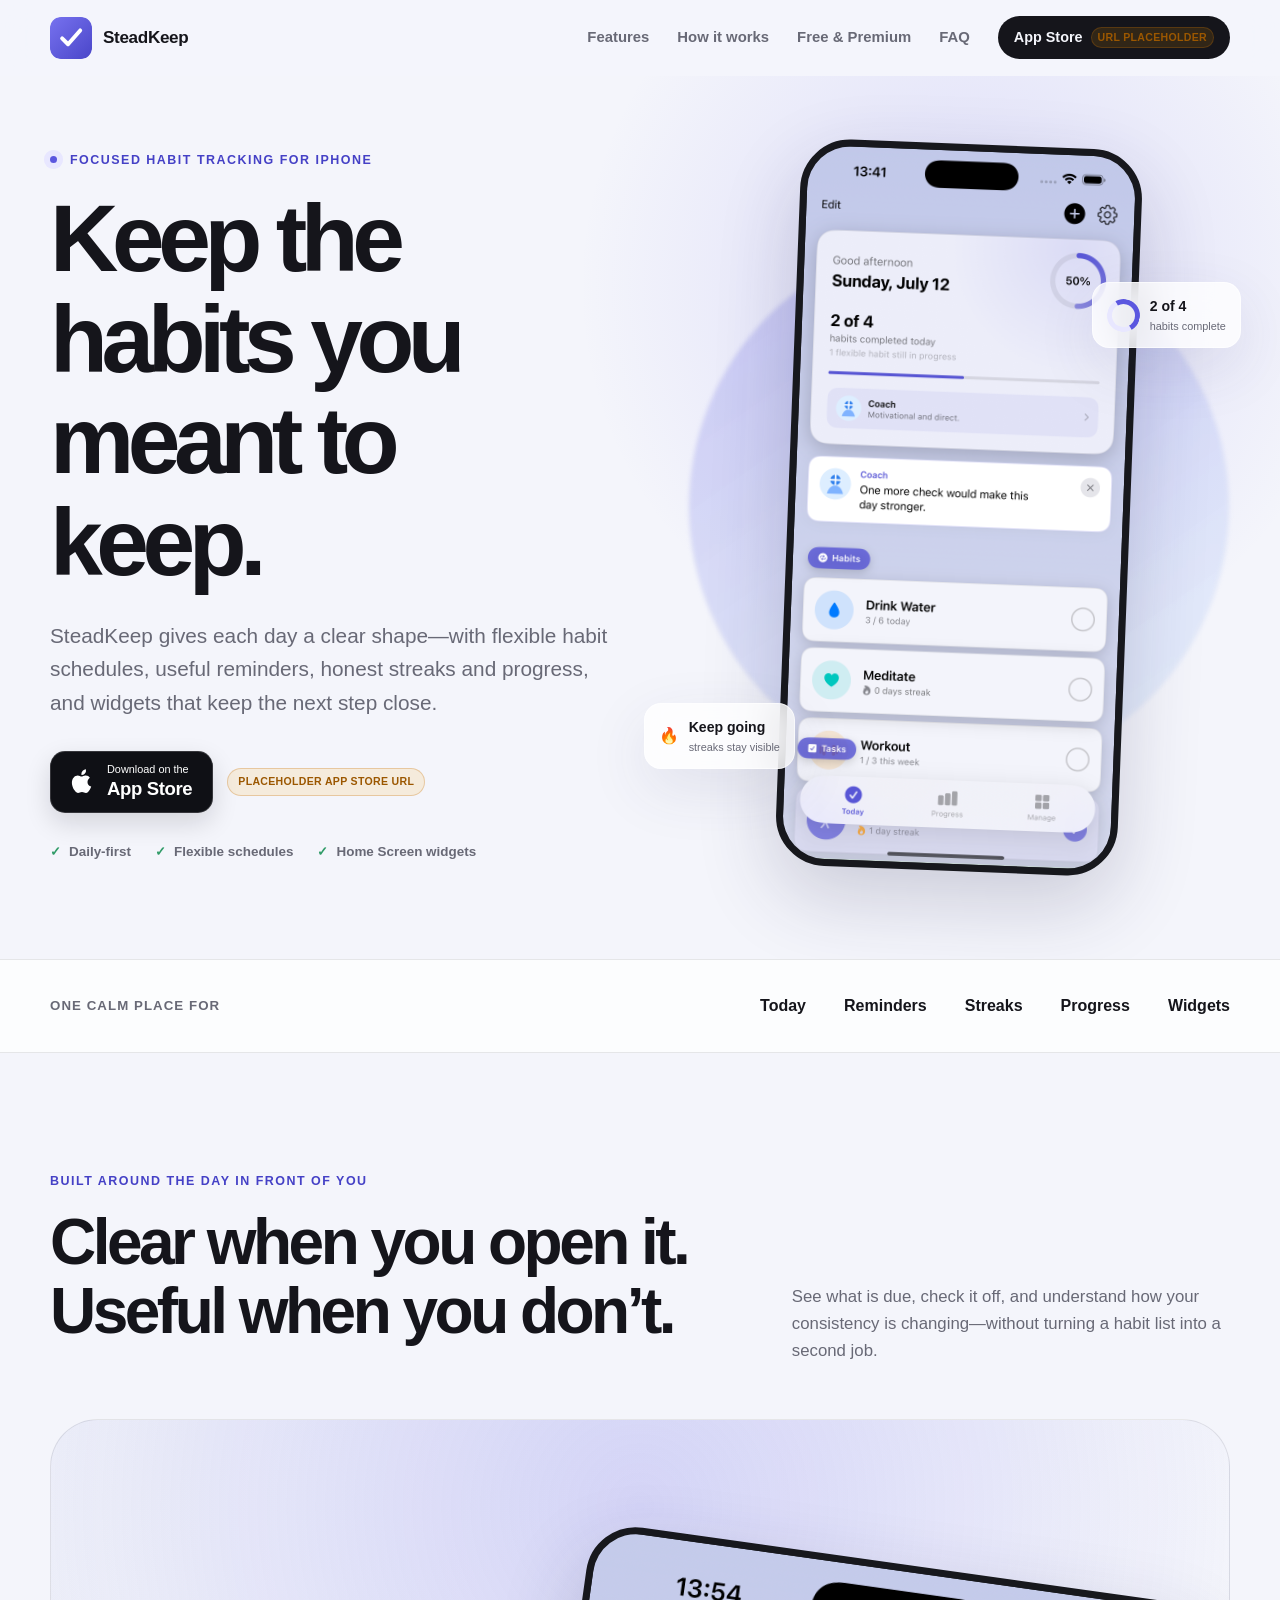
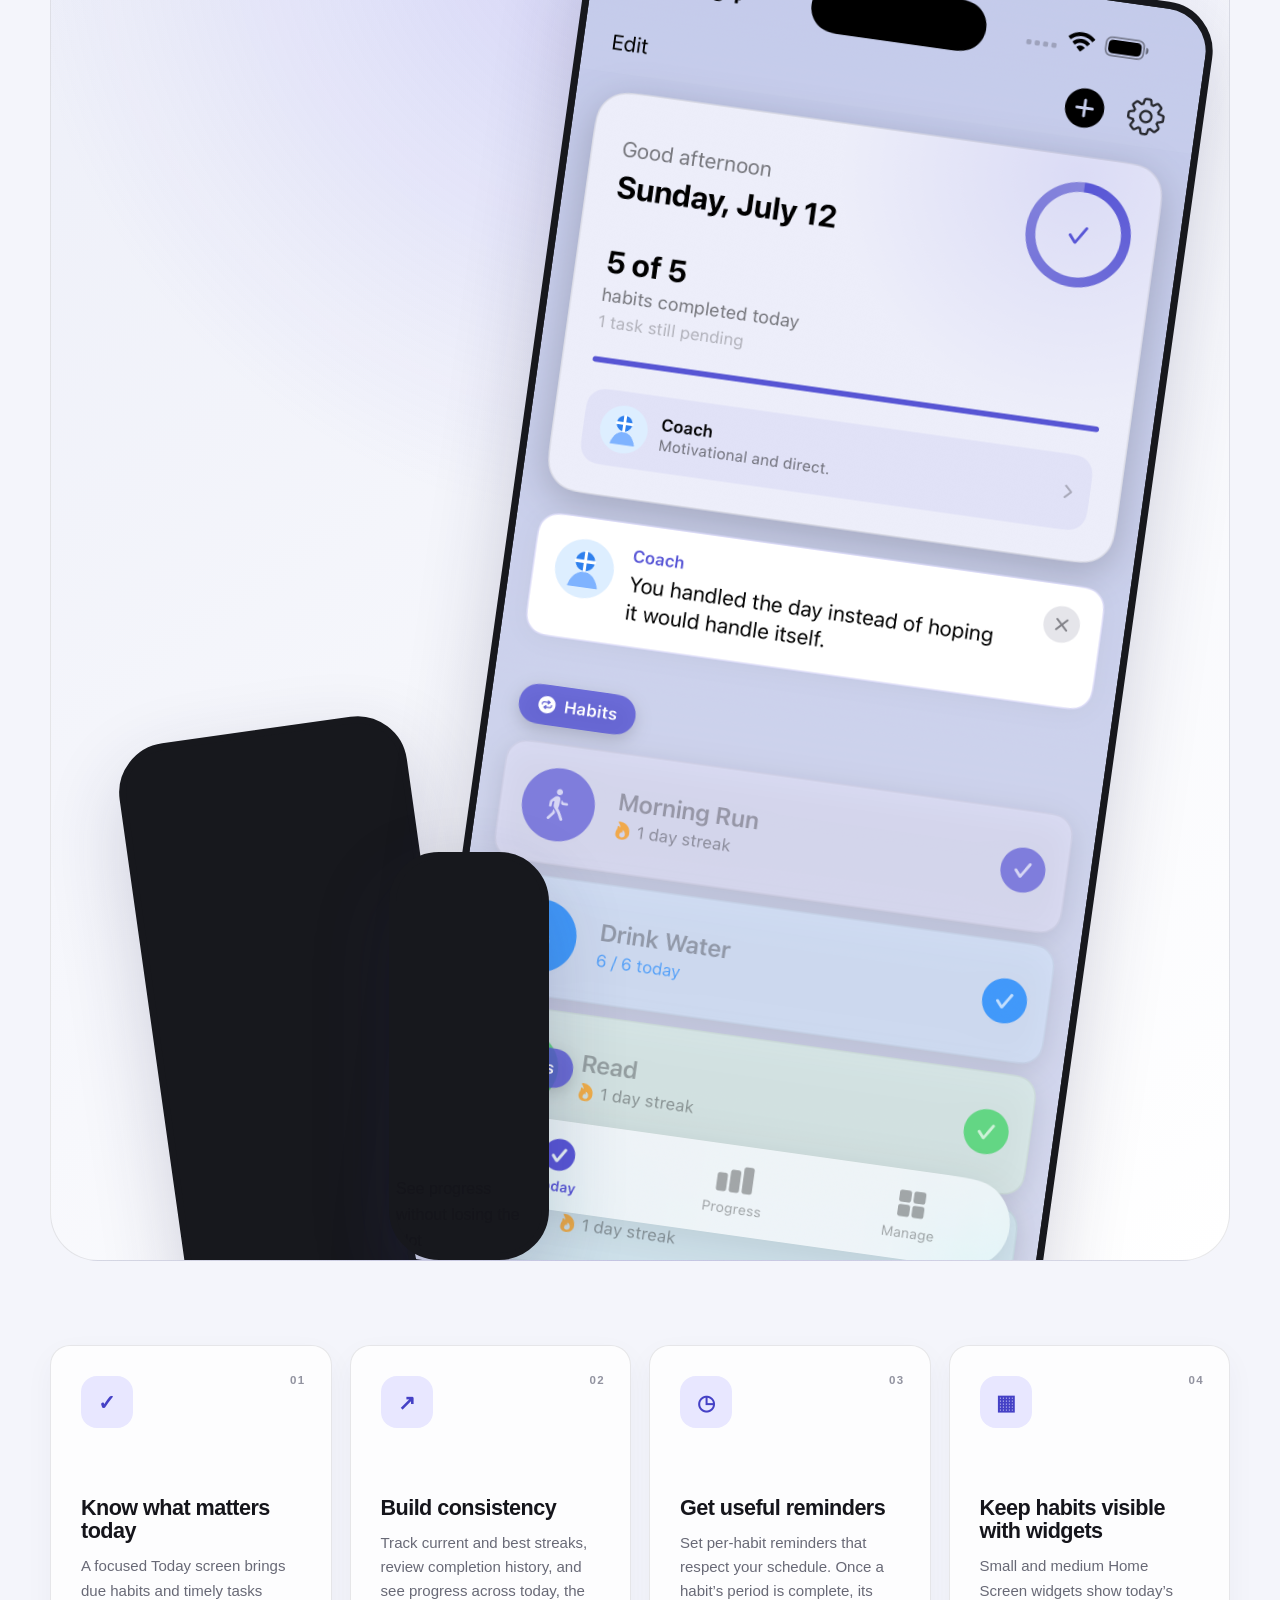
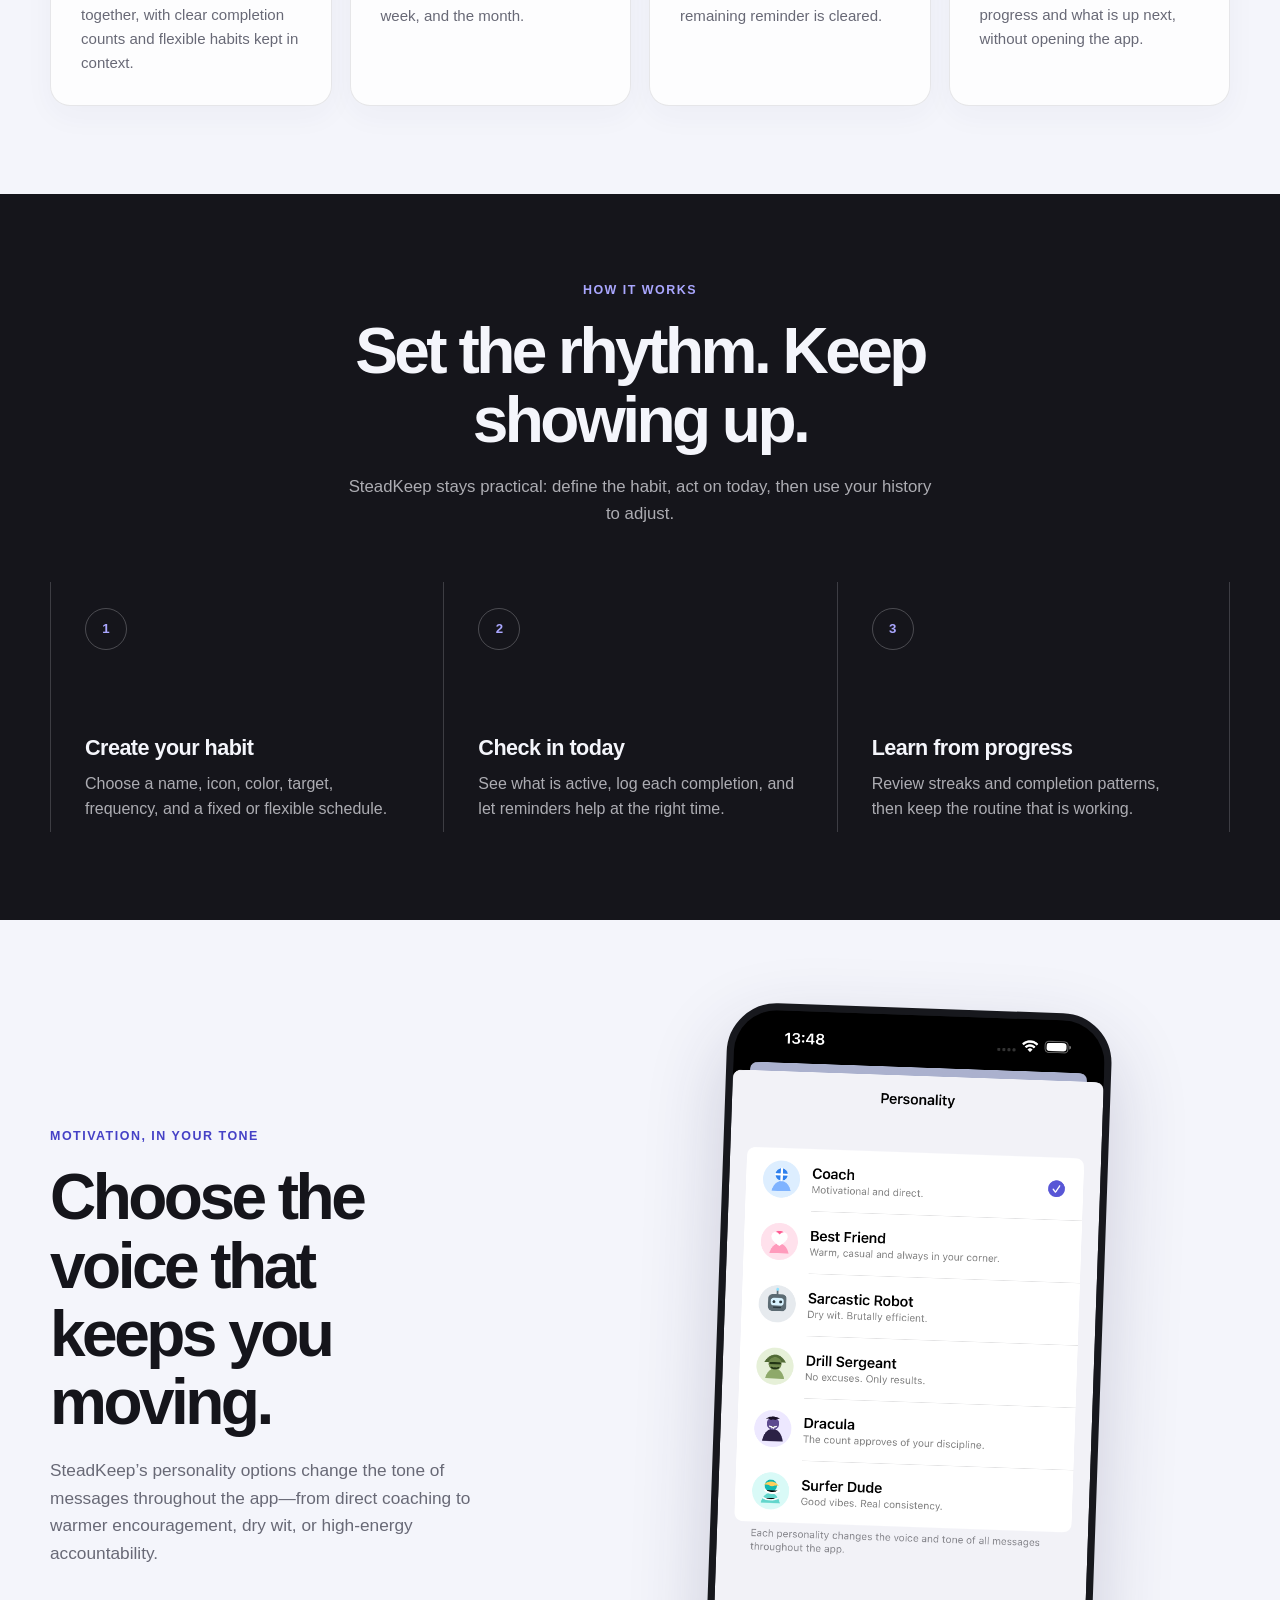
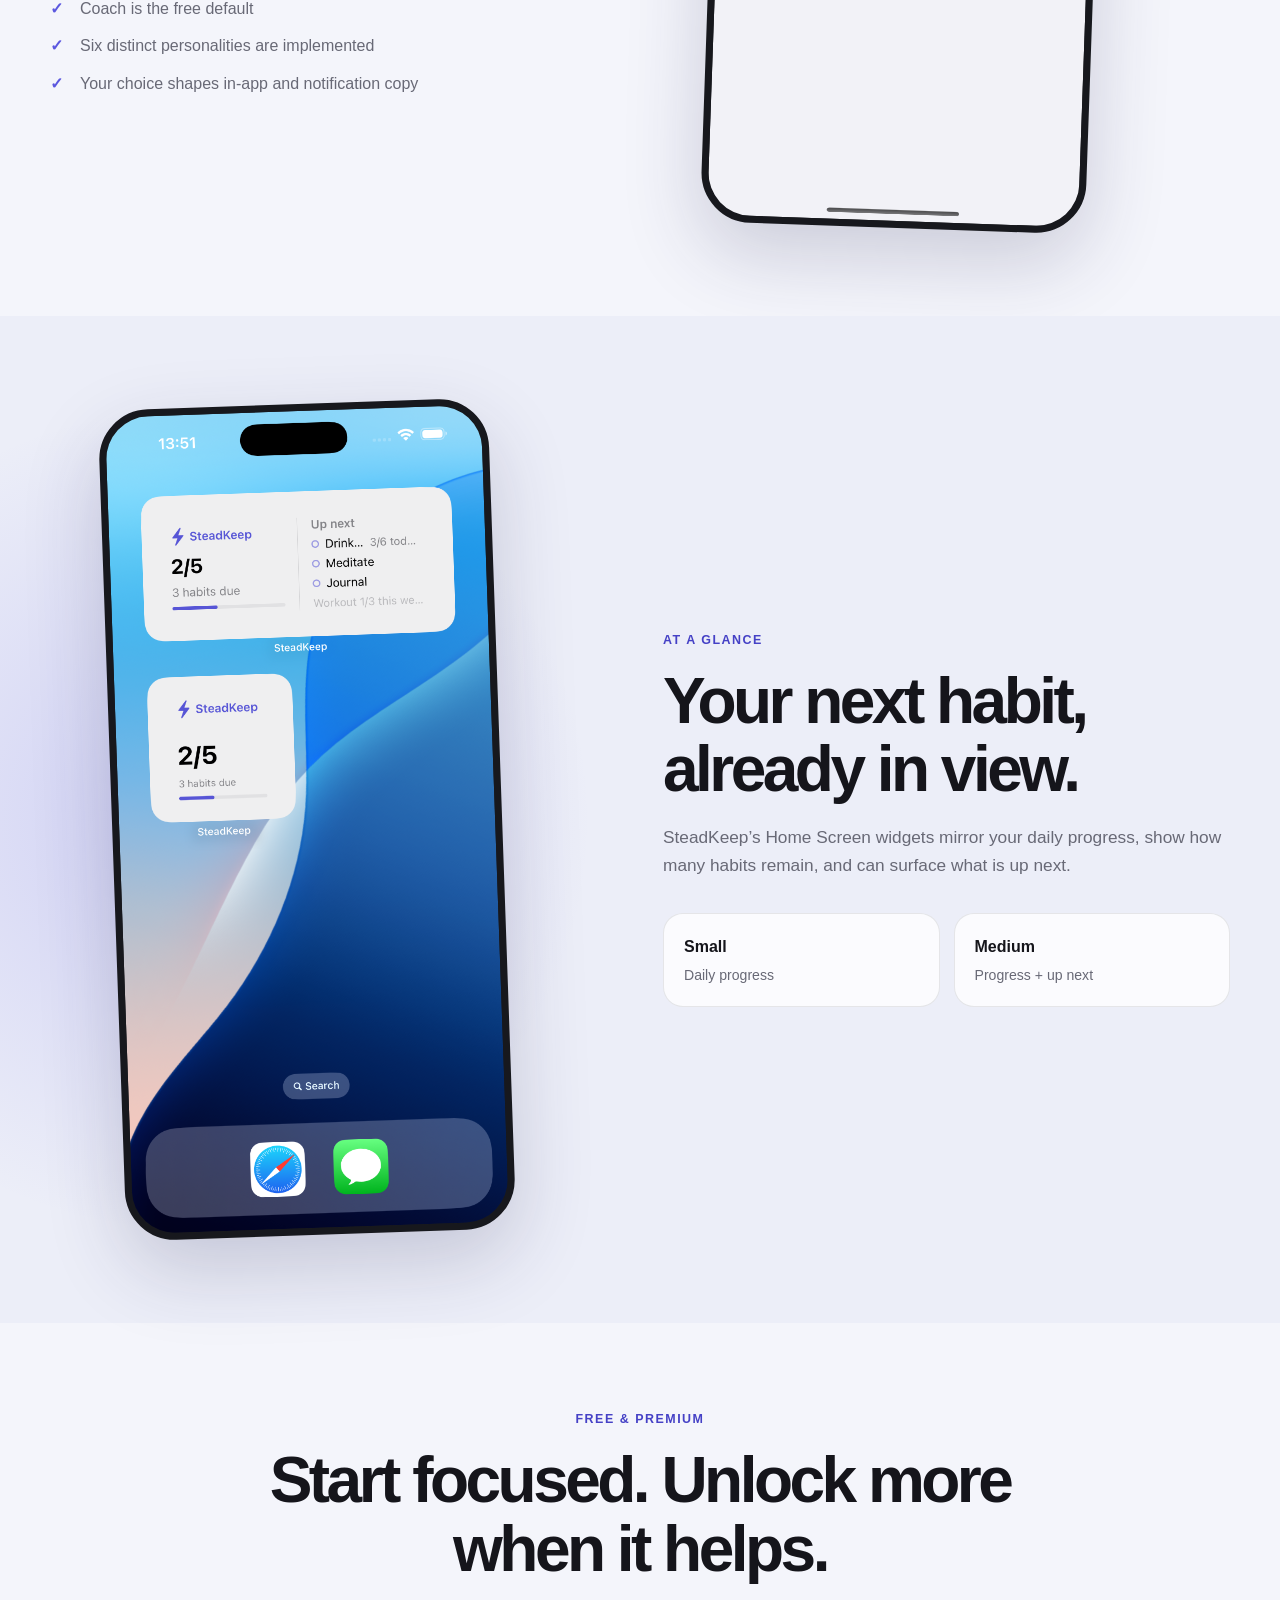
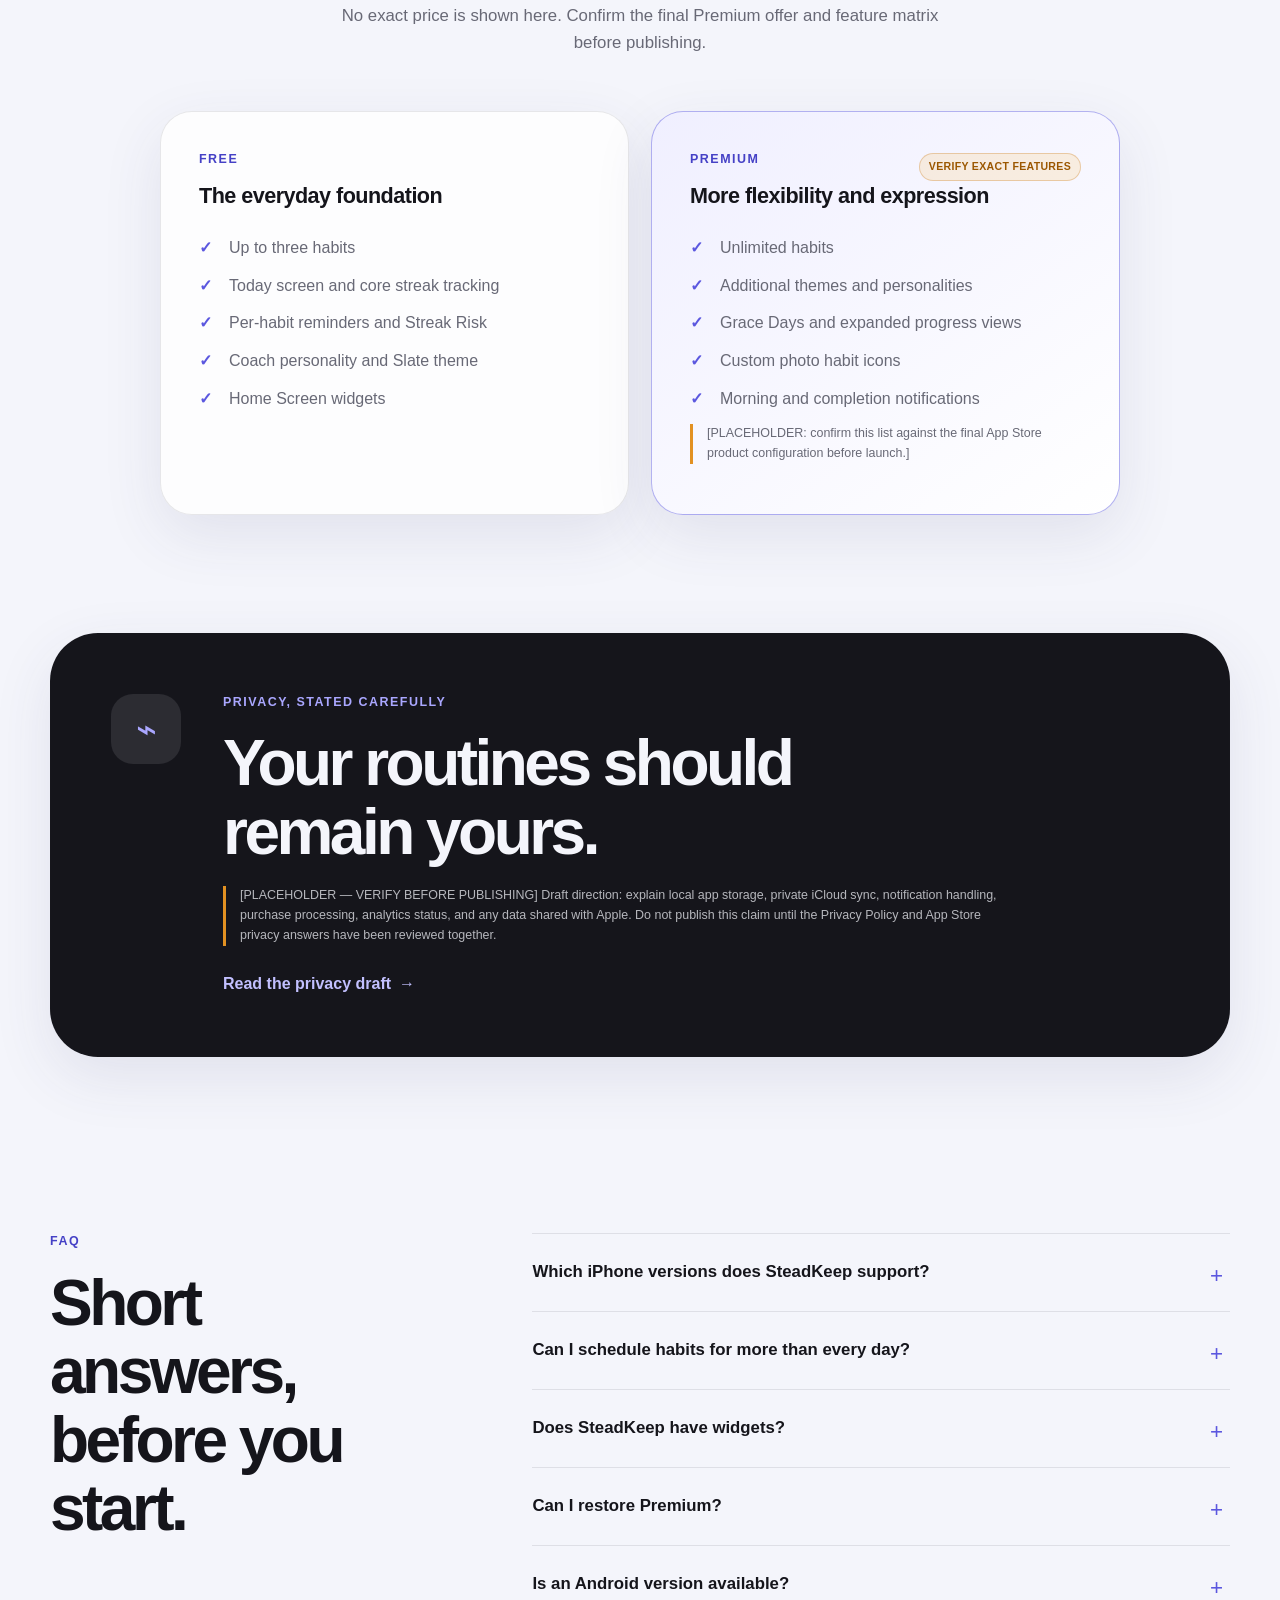
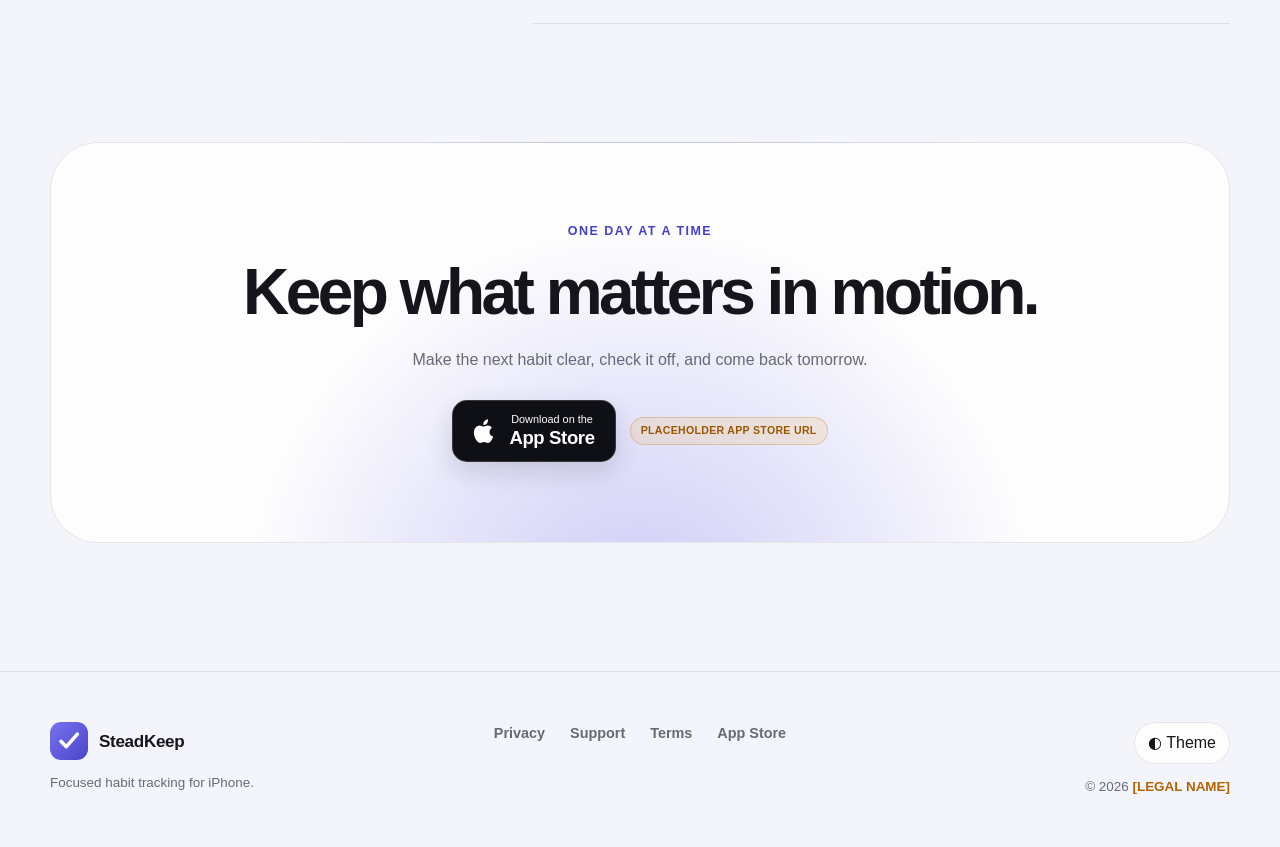
==== index.html @ a855f483 "Add SteadKeep website draft" ====
<!doctype html>
<html lang="en">
<head>
  <meta charset="utf-8">
  <meta name="viewport" content="width=device-width, initial-scale=1">
  <title>SteadKeep — Keep the habits you meant to keep</title>
  <meta name="description" content="SteadKeep is a focused iPhone habit tracker with flexible schedules, useful reminders, streaks, progress insights, widgets, themes, and motivational personalities.">
  <meta name="theme-color" media="(prefers-color-scheme: light)" content="#f4f5fb">
  <meta name="theme-color" media="(prefers-color-scheme: dark)" content="#0d0e14">
  <meta property="og:type" content="website">
  <meta property="og:title" content="SteadKeep — Keep the habits you meant to keep">
  <meta property="og:description" content="Focused habit tracking, reminders, streaks, progress, and widgets for iPhone.">
  <meta property="og:image" content="assets/social/og-image-placeholder.svg">
  <meta property="og:image:alt" content="Placeholder social sharing image for SteadKeep">
  <meta property="og:site_name" content="SteadKeep">
  <meta name="twitter:card" content="summary_large_image">
  <link rel="icon" href="assets/icons/favicon-placeholder.svg" type="image/svg+xml">
  <link rel="apple-touch-icon" href="assets/icons/apple-touch-icon-placeholder.svg">
  <link rel="stylesheet" href="css/styles.css">
  <script src="js/main.js" defer></script>
</head>
<body>
  <!--
    EDITABLE URL:
    Replace every https://apps.apple.com/app/id0000000000 occurrence before publishing.

    EDITABLE PRODUCT COPY:
    Homepage marketing copy begins in <main> and ends immediately before <footer>.
    Keep all claims aligned with the released app and the verification checklist in README.md.
  -->
  <a class="skip-link" href="#main-content">Skip to main content</a>

  <header class="site-header" data-site-header>
    <div class="container header-inner">
      <a class="brand" href="index.html" aria-label="SteadKeep home">
        <img src="assets/icons/app-icon-placeholder.svg" width="42" height="42" alt="">
        <span>SteadKeep</span>
      </a>

      <button class="nav-toggle" type="button" aria-expanded="false" aria-controls="primary-navigation">
        <span class="sr-only">Open navigation</span>
        <span aria-hidden="true"></span>
        <span aria-hidden="true"></span>
      </button>

      <nav class="site-nav" id="primary-navigation" aria-label="Primary navigation">
        <a href="#features">Features</a>
        <a href="#how-it-works">How it works</a>
        <a href="#plans">Free &amp; Premium</a>
        <a href="#faq">FAQ</a>
        <a class="button button-small" href="https://apps.apple.com/app/id0000000000" data-placeholder-link rel="noopener">
          App Store <span class="placeholder-tag">URL placeholder</span>
        </a>
      </nav>
    </div>
  </header>

  <main id="main-content">
    <section class="hero section">
      <div class="container hero-grid">
        <div class="hero-copy">
          <p class="eyebrow"><span class="eyebrow-dot" aria-hidden="true"></span> Focused habit tracking for iPhone</p>
          <h1>Keep the habits you meant to keep.</h1>
          <p class="hero-lede">SteadKeep gives each day a clear shape—with flexible habit schedules, useful reminders, honest streaks and progress, and widgets that keep the next step close.</p>
          <div class="hero-actions">
            <a class="app-store-button" href="https://apps.apple.com/app/id0000000000" data-placeholder-link rel="noopener" aria-label="Download SteadKeep on the App Store. Placeholder link; replace before publishing.">
              <svg aria-hidden="true" viewBox="0 0 24 24"><path d="M16.7 12.9c0-2.4 2-3.6 2.1-3.7a4.5 4.5 0 0 0-3.5-1.9c-1.5-.2-2.9.9-3.7.9-.8 0-2-.9-3.3-.9a4.9 4.9 0 0 0-4.1 2.5c-1.8 3-.5 7.5 1.2 10 .9 1.2 1.9 2.5 3.2 2.4 1.3-.1 1.8-.8 3.4-.8 1.5 0 2 .8 3.4.8 1.4 0 2.3-1.2 3.1-2.5a10.7 10.7 0 0 0 1.4-2.9 4.2 4.2 0 0 1-3.2-3.9ZM14.3 5.8A4.2 4.2 0 0 0 15.4 2a4.3 4.3 0 0 0-2.8 1.3 4 4 0 0 0-1.1 3.6 3.6 3.6 0 0 0 2.8-1.1Z"/></svg>
              <span><small>Download on the</small>App Store</span>
            </a>
            <span class="publish-note">Placeholder App Store URL</span>
          </div>
          <ul class="hero-facts" aria-label="Product highlights">
            <li>Daily-first</li>
            <li>Flexible schedules</li>
            <li>Home Screen widgets</li>
          </ul>
        </div>

        <div class="hero-visual" aria-label="SteadKeep Today screen preview">
          <div class="hero-glow" aria-hidden="true"></div>
          <figure class="phone-frame phone-frame-hero">
            <img src="assets/screenshots/01_today_hero.png" width="1320" height="2868" fetchpriority="high" decoding="async" alt="SteadKeep Today screen showing a daily progress ring, a Coach message, and habit cards for drinking water, meditation, and working out.">
          </figure>
          <div class="floating-chip chip-progress" aria-hidden="true">
            <span class="mini-ring"></span>
            <span><strong>2 of 4</strong><small>habits complete</small></span>
          </div>
          <div class="floating-chip chip-streak" aria-hidden="true">
            <span>🔥</span>
            <span><strong>Keep going</strong><small>streaks stay visible</small></span>
          </div>
        </div>
      </div>
    </section>

    <section class="signal-strip" aria-label="SteadKeep focus areas">
      <div class="container signal-grid">
        <p>One calm place for</p>
        <ul>
          <li>Today</li>
          <li>Reminders</li>
          <li>Streaks</li>
          <li>Progress</li>
          <li>Widgets</li>
        </ul>
      </div>
    </section>

    <section class="section product-showcase" id="features">
      <div class="container">
        <div class="section-heading split-heading">
          <div>
            <p class="eyebrow">Built around the day in front of you</p>
            <h2>Clear when you open it.<br>Useful when you don’t.</h2>
          </div>
          <p>See what is due, check it off, and understand how your consistency is changing—without turning a habit list into a second job.</p>
        </div>

        <div class="screenshot-stage">
          <figure class="phone-frame showcase-phone showcase-phone-left">
            <img src="assets/screenshots/03_create.png" width="1320" height="2868" loading="lazy" decoding="async" alt="New Habit screen in SteadKeep with a journal habit, icon choices, color choices, and frequency settings.">
            <figcaption>Make a habit fit your routine</figcaption>
          </figure>
          <figure class="phone-frame showcase-phone-center">
            <img src="assets/screenshots/02_progress.png" width="1320" height="2868" loading="lazy" decoding="async" alt="SteadKeep Progress screen with a weekly completion ring, comparison with last week, streak, and completion history chart.">
            <figcaption>See progress without losing the plot</figcaption>
          </figure>
          <figure class="phone-frame showcase-phone-right">
            <img src="assets/screenshots/06_alldone.png" width="1320" height="2868" loading="lazy" decoding="async" alt="SteadKeep Today screen with five of five habits completed and a Coach message recognizing the completed day.">
            <figcaption>Finish the day with a clear state</figcaption>
          </figure>
        </div>

        <div class="benefit-grid">
          <article class="benefit-card">
            <span class="benefit-number" aria-hidden="true">01</span>
            <div class="benefit-icon" aria-hidden="true">✓</div>
            <h3>Know what matters today</h3>
            <p>A focused Today screen brings due habits and timely tasks together, with clear completion counts and flexible habits kept in context.</p>
          </article>
          <article class="benefit-card">
            <span class="benefit-number" aria-hidden="true">02</span>
            <div class="benefit-icon" aria-hidden="true">↗</div>
            <h3>Build consistency</h3>
            <p>Track current and best streaks, review completion history, and see progress across today, the week, and the month.</p>
          </article>
          <article class="benefit-card">
            <span class="benefit-number" aria-hidden="true">03</span>
            <div class="benefit-icon" aria-hidden="true">◷</div>
            <h3>Get useful reminders</h3>
            <p>Set per-habit reminders that respect your schedule. Once a habit’s period is complete, its remaining reminder is cleared.</p>
          </article>
          <article class="benefit-card">
            <span class="benefit-number" aria-hidden="true">04</span>
            <div class="benefit-icon" aria-hidden="true">▦</div>
            <h3>Keep habits visible with widgets</h3>
            <p>Small and medium Home Screen widgets show today’s progress and what is up next, without opening the app.</p>
          </article>
        </div>
      </div>
    </section>

    <section class="section steps-section" id="how-it-works">
      <div class="container">
        <div class="section-heading centered-heading">
          <p class="eyebrow">How it works</p>
          <h2>Set the rhythm. Keep showing up.</h2>
          <p>SteadKeep stays practical: define the habit, act on today, then use your history to adjust.</p>
        </div>
        <ol class="steps">
          <li>
            <span class="step-number">1</span>
            <div>
              <h3>Create your habit</h3>
              <p>Choose a name, icon, color, target, frequency, and a fixed or flexible schedule.</p>
            </div>
          </li>
          <li>
            <span class="step-number">2</span>
            <div>
              <h3>Check in today</h3>
              <p>See what is active, log each completion, and let reminders help at the right time.</p>
            </div>
          </li>
          <li>
            <span class="step-number">3</span>
            <div>
              <h3>Learn from progress</h3>
              <p>Review streaks and completion patterns, then keep the routine that is working.</p>
            </div>
          </li>
        </ol>
      </div>
    </section>

    <section class="section personality-section">
      <div class="container personality-grid">
        <div class="personality-copy">
          <p class="eyebrow">Motivation, in your tone</p>
          <h2>Choose the voice that keeps you moving.</h2>
          <p>SteadKeep’s personality options change the tone of messages throughout the app—from direct coaching to warmer encouragement, dry wit, or high-energy accountability.</p>
          <ul class="check-list">
            <li>Coach is the free default</li>
            <li>Six distinct personalities are implemented</li>
            <li>Your choice shapes in-app and notification copy</li>
          </ul>
        </div>
        <figure class="phone-frame personality-phone">
          <img src="assets/screenshots/04_personalities.png" width="1320" height="2868" loading="lazy" decoding="async" alt="SteadKeep Personality screen listing Coach, Best Friend, Sarcastic Robot, Drill Sergeant, Dracula, and Surfer Dude.">
        </figure>
      </div>
    </section>

    <section class="section widget-section">
      <div class="container widget-grid">
        <figure class="phone-frame widget-phone">
          <img src="assets/screenshots/05_widget.png" width="1320" height="2868" loading="lazy" decoding="async" alt="An iPhone Home Screen showing SteadKeep small and medium widgets with two of five habits complete and three habits due.">
        </figure>
        <div class="widget-copy">
          <p class="eyebrow">At a glance</p>
          <h2>Your next habit, already in view.</h2>
          <p>SteadKeep’s Home Screen widgets mirror your daily progress, show how many habits remain, and can surface what is up next.</p>
          <div class="fact-row">
            <span><strong>Small</strong>Daily progress</span>
            <span><strong>Medium</strong>Progress + up next</span>
          </div>
        </div>
      </div>
    </section>

    <section class="section plans-section" id="plans">
      <div class="container">
        <div class="section-heading centered-heading">
          <p class="eyebrow">Free &amp; Premium</p>
          <h2>Start focused. Unlock more when it helps.</h2>
          <p>No exact price is shown here. Confirm the final Premium offer and feature matrix before publishing.</p>
        </div>
        <div class="plan-grid">
          <article class="plan-card">
            <p class="plan-kicker">Free</p>
            <h3>The everyday foundation</h3>
            <ul class="check-list">
              <li>Up to three habits</li>
              <li>Today screen and core streak tracking</li>
              <li>Per-habit reminders and Streak Risk</li>
              <li>Coach personality and Slate theme</li>
              <li>Home Screen widgets</li>
            </ul>
          </article>
          <article class="plan-card plan-card-premium">
            <div class="plan-topline">
              <p class="plan-kicker">Premium</p>
              <span class="verify-badge">Verify exact features</span>
            </div>
            <h3>More flexibility and expression</h3>
            <ul class="check-list">
              <li>Unlimited habits</li>
              <li>Additional themes and personalities</li>
              <li>Grace Days and expanded progress views</li>
              <li>Custom photo habit icons</li>
              <li>Morning and completion notifications</li>
            </ul>
            <p class="legal-note">[PLACEHOLDER: confirm this list against the final App Store product configuration before launch.]</p>
          </article>
        </div>
      </div>
    </section>

    <section class="section privacy-section">
      <div class="container privacy-card">
        <div class="privacy-mark" aria-hidden="true">⌁</div>
        <div>
          <p class="eyebrow">Privacy, stated carefully</p>
          <h2>Your routines should remain yours.</h2>
          <p class="privacy-placeholder">[PLACEHOLDER — VERIFY BEFORE PUBLISHING] Draft direction: explain local app storage, private iCloud sync, notification handling, purchase processing, analytics status, and any data shared with Apple. Do not publish this claim until the Privacy Policy and App Store privacy answers have been reviewed together.</p>
          <a class="text-link" href="privacy.html">Read the privacy draft <span aria-hidden="true">→</span></a>
        </div>
      </div>
    </section>

    <section class="section faq-section" id="faq">
      <div class="container faq-grid">
        <div class="section-heading">
          <p class="eyebrow">FAQ</p>
          <h2>Short answers,<br>before you start.</h2>
        </div>
        <div class="faq-list">
          <details>
            <summary>Which iPhone versions does SteadKeep support?</summary>
            <p>The current app project targets iOS 17 and later. Confirm the final App Store compatibility before publishing.</p>
          </details>
          <details>
            <summary>Can I schedule habits for more than every day?</summary>
            <p>Yes. SteadKeep supports daily, weekdays, weekends, weekly, monthly, and yearly habits, including fixed and flexible scheduling options.</p>
          </details>
          <details>
            <summary>Does SteadKeep have widgets?</summary>
            <p>Yes. Small and medium Home Screen widgets show habit progress, with the medium widget also able to show what is up next.</p>
          </details>
          <details>
            <summary>Can I restore Premium?</summary>
            <p>Yes. The app includes a Restore Purchases action for its non-consumable Premium purchase. See the support page if it does not appear immediately.</p>
          </details>
          <details>
            <summary>Is an Android version available?</summary>
            <p>This website is for the iPhone app. An Android project exists in development, but availability is not claimed here.</p>
          </details>
        </div>
      </div>
    </section>

    <section class="section final-cta">
      <div class="container cta-card">
        <p class="eyebrow">One day at a time</p>
        <h2>Keep what matters in motion.</h2>
        <p>Make the next habit clear, check it off, and come back tomorrow.</p>
        <div class="hero-actions centered-actions">
          <a class="app-store-button" href="https://apps.apple.com/app/id0000000000" data-placeholder-link rel="noopener" aria-label="Download SteadKeep on the App Store. Placeholder link; replace before publishing.">
            <svg aria-hidden="true" viewBox="0 0 24 24"><path d="M16.7 12.9c0-2.4 2-3.6 2.1-3.7a4.5 4.5 0 0 0-3.5-1.9c-1.5-.2-2.9.9-3.7.9-.8 0-2-.9-3.3-.9a4.9 4.9 0 0 0-4.1 2.5c-1.8 3-.5 7.5 1.2 10 .9 1.2 1.9 2.5 3.2 2.4 1.3-.1 1.8-.8 3.4-.8 1.5 0 2 .8 3.4.8 1.4 0 2.3-1.2 3.1-2.5a10.7 10.7 0 0 0 1.4-2.9 4.2 4.2 0 0 1-3.2-3.9ZM14.3 5.8A4.2 4.2 0 0 0 15.4 2a4.3 4.3 0 0 0-2.8 1.3 4 4 0 0 0-1.1 3.6 3.6 3.6 0 0 0 2.8-1.1Z"/></svg>
            <span><small>Download on the</small>App Store</span>
          </a>
          <span class="publish-note">Placeholder App Store URL</span>
        </div>
      </div>
    </section>
  </main>

  <footer class="site-footer">
    <div class="container footer-grid">
      <div>
        <a class="brand footer-brand" href="index.html" aria-label="SteadKeep home">
          <img src="assets/icons/app-icon-placeholder.svg" width="38" height="38" alt="">
          <span>SteadKeep</span>
        </a>
        <p>Focused habit tracking for iPhone.</p>
      </div>
      <nav aria-label="Footer navigation">
        <a href="privacy.html">Privacy</a>
        <a href="support.html">Support</a>
        <a href="terms.html">Terms</a>
        <a href="https://apps.apple.com/app/id0000000000" data-placeholder-link rel="noopener">App Store <span class="sr-only">(placeholder URL)</span></a>
      </nav>
      <div class="footer-meta">
        <button class="theme-toggle" type="button" data-theme-toggle aria-label="Switch color theme">
          <span aria-hidden="true">◐</span> Theme
        </button>
        <p>© <span data-current-year>2026</span> <span class="placeholder-inline">[LEGAL NAME]</span></p>
      </div>
    </div>
  </footer>
</body>
</html>
---- css/styles.css ----
/* ==========================================================================
   STEADKEEP EDITABLE DESIGN TOKENS
   Replace the marked final-color values here before publishing.
   ========================================================================== */
:root {
  color-scheme: light dark;
  --color-accent: #5b57df; /* PLACEHOLDER FINAL COLOR */
  --color-accent-strong: #4541c6; /* PLACEHOLDER FINAL COLOR */
  --color-accent-soft: #e8e7ff; /* PLACEHOLDER FINAL COLOR */
  --color-success: #2f9b67;
  --color-ink: #15151b;
  --color-muted: #686976;
  --color-subtle: #9293a0;
  --color-canvas: #f4f5fb;
  --color-canvas-alt: #eceef8;
  --color-surface: rgba(255, 255, 255, 0.78);
  --color-surface-solid: #fff;
  --color-border: rgba(30, 31, 41, 0.1);
  --color-header: rgba(244, 245, 251, 0.78);
  --color-dark-button: #16171d;
  --shadow-card: 0 20px 60px rgba(57, 56, 105, 0.1);
  --shadow-phone: 0 30px 80px rgba(42, 42, 85, 0.2);
  --radius-sm: 12px;
  --radius-md: 20px;
  --radius-lg: 32px;
  --radius-xl: 48px;
  --container: 1180px;
  --header-height: 76px;
  --font-sans: -apple-system, BlinkMacSystemFont, "SF Pro Display", "Segoe UI", Helvetica, Arial, sans-serif;
}

[data-theme="dark"] {
  --color-accent: #8d89ff;
  --color-accent-strong: #aaa7ff;
  --color-accent-soft: #292743;
  --color-success: #55c98c;
  --color-ink: #f5f5f8;
  --color-muted: #b2b3bd;
  --color-subtle: #858691;
  --color-canvas: #0d0e14;
  --color-canvas-alt: #13151e;
  --color-surface: rgba(27, 29, 40, 0.78);
  --color-surface-solid: #1b1d28;
  --color-border: rgba(255, 255, 255, 0.1);
  --color-header: rgba(13, 14, 20, 0.8);
  --color-dark-button: #f5f5f8;
  --shadow-card: 0 20px 60px rgba(0, 0, 0, 0.25);
  --shadow-phone: 0 30px 80px rgba(0, 0, 0, 0.42);
}

@media (prefers-color-scheme: dark) {
  :root:not([data-theme="light"]) {
    --color-accent: #8d89ff;
    --color-accent-strong: #aaa7ff;
    --color-accent-soft: #292743;
    --color-success: #55c98c;
    --color-ink: #f5f5f8;
    --color-muted: #b2b3bd;
    --color-subtle: #858691;
    --color-canvas: #0d0e14;
    --color-canvas-alt: #13151e;
    --color-surface: rgba(27, 29, 40, 0.78);
    --color-surface-solid: #1b1d28;
    --color-border: rgba(255, 255, 255, 0.1);
    --color-header: rgba(13, 14, 20, 0.8);
    --color-dark-button: #f5f5f8;
    --shadow-card: 0 20px 60px rgba(0, 0, 0, 0.25);
    --shadow-phone: 0 30px 80px rgba(0, 0, 0, 0.42);
  }
}

*,
*::before,
*::after {
  box-sizing: border-box;
}

html {
  scroll-behavior: smooth;
  scroll-padding-top: calc(var(--header-height) + 24px);
}

body {
  margin: 0;
  overflow-x: clip;
  background: var(--color-canvas);
  color: var(--color-ink);
  font-family: var(--font-sans);
  font-size: 16px;
  line-height: 1.6;
  text-rendering: optimizeLegibility;
  -webkit-font-smoothing: antialiased;
}

img,
svg {
  display: block;
  max-width: 100%;
}

a {
  color: inherit;
  text-decoration-thickness: 0.08em;
  text-underline-offset: 0.2em;
}

button,
a {
  -webkit-tap-highlight-color: transparent;
}

button {
  color: inherit;
  font: inherit;
}

:focus-visible {
  outline: 3px solid var(--color-accent);
  outline-offset: 4px;
  border-radius: 6px;
}

.skip-link {
  position: fixed;
  z-index: 999;
  top: 12px;
  left: 12px;
  transform: translateY(-160%);
  padding: 10px 16px;
  border-radius: var(--radius-sm);
  background: var(--color-ink);
  color: var(--color-canvas);
  font-weight: 700;
}

.skip-link:focus {
  transform: translateY(0);
}

.sr-only {
  position: absolute;
  width: 1px;
  height: 1px;
  padding: 0;
  margin: -1px;
  overflow: hidden;
  clip: rect(0, 0, 0, 0);
  white-space: nowrap;
  border: 0;
}

.container {
  width: min(calc(100% - 40px), var(--container));
  margin-inline: auto;
}

.section {
  padding-block: 88px;
}

.site-header {
  position: sticky;
  z-index: 100;
  top: 0;
  height: var(--header-height);
  border-bottom: 1px solid transparent;
  background: var(--color-header);
  -webkit-backdrop-filter: saturate(180%) blur(18px);
  backdrop-filter: saturate(180%) blur(18px);
  transition: border-color 180ms ease, box-shadow 180ms ease;
}

.site-header.is-scrolled {
  border-color: var(--color-border);
  box-shadow: 0 8px 30px rgba(28, 28, 49, 0.05);
}

.header-inner {
  display: flex;
  align-items: center;
  justify-content: space-between;
  min-height: 100%;
}

.brand {
  display: inline-flex;
  align-items: center;
  gap: 11px;
  color: var(--color-ink);
  font-size: 1.07rem;
  font-weight: 760;
  letter-spacing: -0.02em;
  text-decoration: none;
}

.brand img {
  border-radius: 11px;
}

.site-nav {
  display: flex;
  align-items: center;
  gap: 28px;
}

.site-nav > a:not(.button) {
  color: var(--color-muted);
  font-size: 0.93rem;
  font-weight: 600;
  text-decoration: none;
}

.site-nav > a:hover {
  color: var(--color-ink);
}

.button {
  display: inline-flex;
  min-height: 46px;
  align-items: center;
  justify-content: center;
  gap: 8px;
  padding: 11px 18px;
  border: 1px solid transparent;
  border-radius: 999px;
  background: var(--color-ink);
  color: var(--color-canvas);
  font-weight: 720;
  text-decoration: none;
}

.button-small {
  min-height: 42px;
  padding: 9px 15px;
  font-size: 0.9rem;
}

.placeholder-tag,
.verify-badge,
.publish-note {
  border: 1px solid rgba(194, 110, 0, 0.28);
  border-radius: 999px;
  background: rgba(255, 166, 0, 0.12);
  color: #9b5700;
  font-size: 0.66rem;
  font-weight: 750;
  letter-spacing: 0.03em;
  line-height: 1.1;
  text-transform: uppercase;
}

.placeholder-tag {
  padding: 4px 6px;
}

.publish-note {
  display: inline-block;
  padding: 7px 10px;
}

[data-theme="dark"] .placeholder-tag,
[data-theme="dark"] .verify-badge,
[data-theme="dark"] .publish-note {
  color: #ffc46d;
}

.nav-toggle {
  display: none;
}

.hero {
  position: relative;
  min-height: calc(100svh - var(--header-height));
  padding-top: 68px;
  overflow: hidden;
}

.hero::before {
  position: absolute;
  z-index: -1;
  top: -220px;
  left: 42%;
  width: 860px;
  height: 860px;
  border-radius: 50%;
  background: radial-gradient(circle, rgba(123, 118, 239, 0.2), transparent 64%);
  content: "";
  pointer-events: none;
}

.hero-grid {
  display: grid;
  min-height: 680px;
  align-items: center;
  grid-template-columns: minmax(0, 1.02fr) minmax(380px, 0.98fr);
  gap: 72px;
}

.eyebrow {
  margin: 0 0 18px;
  color: var(--color-accent-strong);
  font-size: 0.78rem;
  font-weight: 800;
  letter-spacing: 0.12em;
  line-height: 1.4;
  text-transform: uppercase;
}

.eyebrow-dot {
  display: inline-block;
  width: 7px;
  height: 7px;
  margin-right: 8px;
  border-radius: 50%;
  background: var(--color-accent);
  box-shadow: 0 0 0 6px var(--color-accent-soft);
  vertical-align: 1px;
}

h1,
h2,
h3,
p {
  overflow-wrap: break-word;
}

h1,
h2,
h3 {
  margin-top: 0;
  line-height: 1.07;
}

h1 {
  max-width: 760px;
  margin-bottom: 26px;
  font-size: clamp(3.4rem, 7.4vw, 6.8rem);
  font-weight: 780;
  letter-spacing: -0.068em;
}

h2 {
  margin-bottom: 20px;
  font-size: clamp(2.35rem, 5vw, 4.7rem);
  font-weight: 760;
  letter-spacing: -0.055em;
}

h3 {
  margin-bottom: 12px;
  font-size: 1.35rem;
  letter-spacing: -0.025em;
}

.hero-lede {
  max-width: 660px;
  margin: 0 0 32px;
  color: var(--color-muted);
  font-size: clamp(1.08rem, 2vw, 1.3rem);
}

.hero-actions {
  display: flex;
  align-items: center;
  flex-wrap: wrap;
  gap: 14px;
}

.app-store-button {
  display: inline-flex;
  min-height: 62px;
  align-items: center;
  gap: 11px;
  padding: 9px 20px 10px 17px;
  border: 1px solid rgba(255, 255, 255, 0.16);
  border-radius: 15px;
  background: #0f1015;
  box-shadow: 0 10px 26px rgba(15, 16, 21, 0.14);
  color: #fff;
  line-height: 1.05;
  text-decoration: none;
  transition: transform 180ms ease, box-shadow 180ms ease;
}

.app-store-button:hover {
  box-shadow: 0 14px 32px rgba(15, 16, 21, 0.22);
  transform: translateY(-2px);
}

.app-store-button svg {
  width: 28px;
  fill: currentColor;
}

.app-store-button span {
  font-size: 1.16rem;
  font-weight: 650;
  letter-spacing: -0.02em;
}

.app-store-button small {
  display: block;
  margin-bottom: 3px;
  font-size: 0.68rem;
  font-weight: 500;
  letter-spacing: 0;
}

.hero-facts {
  display: flex;
  padding: 0;
  margin: 28px 0 0;
  color: var(--color-muted);
  flex-wrap: wrap;
  font-size: 0.84rem;
  font-weight: 650;
  gap: 10px 24px;
  list-style: none;
}

.hero-facts li::before {
  margin-right: 8px;
  color: var(--color-success);
  content: "✓";
}

.hero-visual {
  position: relative;
  display: grid;
  min-height: 660px;
  place-items: center;
}

.hero-glow {
  position: absolute;
  width: min(100%, 540px);
  aspect-ratio: 1;
  border-radius: 50%;
  background: linear-gradient(145deg, rgba(104, 99, 225, 0.26), rgba(174, 213, 252, 0.2));
  filter: blur(2px);
}

.phone-frame {
  position: relative;
  overflow: hidden;
  margin: 0;
  border: 7px solid #17181d;
  border-radius: 50px;
  background: #17181d;
  box-shadow: var(--shadow-phone);
}

.phone-frame img {
  width: 100%;
  height: auto;
}

.phone-frame-hero {
  width: min(68vw, 342px);
  transform: rotate(2.2deg);
}

.floating-chip {
  position: absolute;
  display: flex;
  align-items: center;
  gap: 10px;
  padding: 12px 14px;
  border: 1px solid rgba(255, 255, 255, 0.6);
  border-radius: 17px;
  background: var(--color-surface);
  box-shadow: var(--shadow-card);
  -webkit-backdrop-filter: blur(16px);
  backdrop-filter: blur(16px);
}

.floating-chip strong,
.floating-chip small {
  display: block;
}

.floating-chip strong {
  font-size: 0.88rem;
}

.floating-chip small {
  color: var(--color-muted);
  font-size: 0.68rem;
}

.chip-progress {
  top: 19%;
  right: -2%;
}

.chip-streak {
  bottom: 14%;
  left: -8%;
}

.mini-ring {
  width: 33px;
  height: 33px;
  border: 5px solid var(--color-accent-soft);
  border-top-color: var(--color-accent);
  border-right-color: var(--color-accent);
  border-radius: 50%;
  transform: rotate(15deg);
}

.signal-strip {
  border-block: 1px solid var(--color-border);
  background: var(--color-surface);
}

.signal-grid {
  display: flex;
  min-height: 92px;
  align-items: center;
  justify-content: space-between;
  gap: 32px;
}

.signal-grid p {
  margin: 0;
  color: var(--color-muted);
  font-size: 0.83rem;
  font-weight: 700;
  letter-spacing: 0.08em;
  text-transform: uppercase;
}

.signal-grid ul {
  display: flex;
  padding: 0;
  margin: 0;
  flex-wrap: wrap;
  gap: 16px 38px;
  list-style: none;
}

.signal-grid li {
  font-weight: 720;
}

.section-heading {
  margin-bottom: 54px;
}

.section-heading > p:not(.eyebrow) {
  max-width: 600px;
  margin: 0;
  color: var(--color-muted);
  font-size: 1.05rem;
}

.split-heading {
  display: grid;
  align-items: end;
  grid-template-columns: 1.15fr 0.75fr;
  gap: 70px;
}

.centered-heading {
  max-width: 800px;
  margin-inline: auto;
  text-align: center;
}

.centered-heading > p:not(.eyebrow) {
  margin-inline: auto;
}

.product-showcase {
  padding-top: 120px;
}

.screenshot-stage {
  display: flex;
  min-height: 690px;
  align-items: end;
  justify-content: center;
  padding: 58px 48px 0;
  margin-bottom: 84px;
  overflow: hidden;
  border: 1px solid var(--color-border);
  border-radius: var(--radius-xl);
  background:
    radial-gradient(circle at 50% 6%, rgba(128, 124, 239, 0.25), transparent 42%),
    linear-gradient(145deg, var(--color-canvas-alt), var(--color-surface-solid));
}

.showcase-phone {
  width: 290px;
  flex: none;
}

.showcase-phone figcaption {
  position: absolute;
  width: 1px;
  height: 1px;
  overflow: hidden;
  clip: rect(0, 0, 0, 0);
}

.showcase-phone-left {
  transform: translate(55px, 80px) rotate(-8deg);
}

.showcase-phone-center {
  z-index: 2;
  width: 326px;
}

.showcase-phone-right {
  transform: translate(-55px, 80px) rotate(8deg);
}

.benefit-grid {
  display: grid;
  grid-template-columns: repeat(4, 1fr);
  gap: 18px;
}

.benefit-card {
  position: relative;
  min-height: 320px;
  padding: 30px;
  border: 1px solid var(--color-border);
  border-radius: var(--radius-md);
  background: var(--color-surface);
  box-shadow: 0 10px 30px rgba(55, 53, 91, 0.04);
}

.benefit-card p {
  margin: 0;
  color: var(--color-muted);
  font-size: 0.94rem;
}

.benefit-number {
  position: absolute;
  top: 25px;
  right: 25px;
  color: var(--color-subtle);
  font-size: 0.72rem;
  font-weight: 750;
  letter-spacing: 0.12em;
}

.benefit-icon {
  display: grid;
  width: 52px;
  height: 52px;
  margin-bottom: 68px;
  border-radius: 16px;
  background: var(--color-accent-soft);
  color: var(--color-accent-strong);
  font-size: 1.3rem;
  font-weight: 800;
  place-items: center;
}

.steps-section {
  background: var(--color-ink);
  color: var(--color-canvas);
}

.steps-section .eyebrow {
  color: #aaa7ff;
}

.steps-section .section-heading > p:not(.eyebrow),
.steps li p {
  color: color-mix(in srgb, var(--color-canvas) 68%, transparent);
}

.steps {
  display: grid;
  padding: 0;
  margin: 0;
  counter-reset: steps;
  grid-template-columns: repeat(3, 1fr);
  list-style: none;
}

.steps li {
  display: grid;
  min-height: 250px;
  align-content: space-between;
  padding: 26px 34px 10px;
  border-left: 1px solid color-mix(in srgb, var(--color-canvas) 18%, transparent);
}

.steps li:last-child {
  border-right: 1px solid color-mix(in srgb, var(--color-canvas) 18%, transparent);
}

.step-number {
  display: grid;
  width: 42px;
  height: 42px;
  border: 1px solid color-mix(in srgb, var(--color-canvas) 24%, transparent);
  border-radius: 50%;
  color: #aaa7ff;
  font-size: 0.83rem;
  font-weight: 750;
  place-items: center;
}

.steps li p {
  margin: 0;
}

.personality-section {
  overflow: hidden;
}

.personality-grid,
.widget-grid {
  display: grid;
  min-height: 680px;
  align-items: center;
  grid-template-columns: 0.8fr 1.2fr;
  gap: 100px;
}

.personality-copy p:not(.eyebrow),
.widget-copy > p:not(.eyebrow) {
  color: var(--color-muted);
  font-size: 1.08rem;
}

.personality-phone {
  width: min(100%, 385px);
  justify-self: center;
  transform: rotate(2deg);
}

.check-list {
  padding: 0;
  margin: 28px 0 0;
  list-style: none;
}

.check-list li {
  position: relative;
  padding-left: 30px;
  margin-bottom: 12px;
  color: var(--color-muted);
}

.check-list li::before {
  position: absolute;
  left: 0;
  color: var(--color-accent);
  content: "✓";
  font-weight: 850;
}

.widget-section {
  background:
    radial-gradient(circle at 14% 50%, rgba(107, 103, 230, 0.22), transparent 34%),
    var(--color-canvas-alt);
}

.widget-grid {
  grid-template-columns: 0.95fr 1.05fr;
}

.widget-phone {
  width: min(100%, 390px);
  justify-self: center;
  transform: rotate(-2deg);
}

.fact-row {
  display: grid;
  margin-top: 34px;
  grid-template-columns: repeat(2, 1fr);
  gap: 14px;
}

.fact-row span {
  padding: 20px;
  border: 1px solid var(--color-border);
  border-radius: var(--radius-md);
  background: var(--color-surface);
  color: var(--color-muted);
  font-size: 0.88rem;
}

.fact-row strong {
  display: block;
  margin-bottom: 4px;
  color: var(--color-ink);
  font-size: 1rem;
}

.plan-grid {
  display: grid;
  max-width: 960px;
  margin-inline: auto;
  grid-template-columns: repeat(2, 1fr);
  gap: 22px;
}

.plan-card {
  padding: 38px;
  border: 1px solid var(--color-border);
  border-radius: var(--radius-lg);
  background: var(--color-surface);
  box-shadow: var(--shadow-card);
}

.plan-card-premium {
  border-color: color-mix(in srgb, var(--color-accent) 46%, transparent);
  background:
    linear-gradient(145deg, color-mix(in srgb, var(--color-accent-soft) 66%, var(--color-surface-solid)), var(--color-surface-solid));
}

.plan-kicker {
  margin: 0 0 14px;
  color: var(--color-accent-strong);
  font-size: 0.78rem;
  font-weight: 800;
  letter-spacing: 0.12em;
  text-transform: uppercase;
}

.plan-topline {
  display: flex;
  align-items: center;
  justify-content: space-between;
  gap: 12px;
}

.verify-badge {
  padding: 7px 9px;
}

.legal-note,
.privacy-placeholder {
  border-left: 3px solid #e29122;
  padding-left: 14px;
  color: var(--color-muted);
  font-size: 0.78rem;
}

.privacy-section {
  padding-top: 30px;
}

.privacy-card {
  display: grid;
  padding: 60px;
  border: 1px solid var(--color-border);
  border-radius: var(--radius-xl);
  background: var(--color-ink);
  box-shadow: var(--shadow-card);
  color: var(--color-canvas);
  grid-template-columns: auto 1fr;
  gap: 42px;
}

.privacy-card .eyebrow {
  color: #aaa7ff;
}

.privacy-card h2 {
  max-width: 760px;
}

.privacy-card .privacy-placeholder {
  max-width: 780px;
  color: color-mix(in srgb, var(--color-canvas) 72%, transparent);
}

.privacy-mark {
  display: grid;
  width: 70px;
  height: 70px;
  border-radius: 22px;
  background: color-mix(in srgb, var(--color-canvas) 10%, transparent);
  color: #aaa7ff;
  font-size: 2.2rem;
  place-items: center;
}

.text-link {
  display: inline-flex;
  margin-top: 12px;
  align-items: center;
  gap: 8px;
  color: #c2c0ff;
  font-weight: 700;
  text-decoration: none;
}

.faq-grid {
  display: grid;
  grid-template-columns: 0.72fr 1.28fr;
  gap: 90px;
}

.faq-list {
  border-top: 1px solid var(--color-border);
}

.faq-list details {
  border-bottom: 1px solid var(--color-border);
}

.faq-list summary {
  position: relative;
  padding: 25px 44px 25px 0;
  cursor: pointer;
  font-size: 1.05rem;
  font-weight: 700;
  list-style: none;
}

.faq-list summary::-webkit-details-marker {
  display: none;
}

.faq-list summary::after {
  position: absolute;
  top: 24px;
  right: 7px;
  color: var(--color-accent);
  content: "+";
  font-size: 1.4rem;
  font-weight: 400;
}

.faq-list details[open] summary::after {
  content: "−";
}

.faq-list details p {
  max-width: 680px;
  padding-right: 38px;
  margin: -4px 0 26px;
  color: var(--color-muted);
}

.final-cta {
  padding-top: 30px;
}

.cta-card {
  padding: 80px 32px;
  overflow: hidden;
  border: 1px solid var(--color-border);
  border-radius: var(--radius-xl);
  background:
    radial-gradient(circle at 50% 120%, rgba(111, 106, 230, 0.35), transparent 52%),
    var(--color-surface);
  text-align: center;
}

.cta-card p:not(.eyebrow) {
  margin: 0 auto 28px;
  color: var(--color-muted);
}

.centered-actions {
  justify-content: center;
}

.site-footer {
  padding: 50px 0;
  margin-top: 40px;
  border-top: 1px solid var(--color-border);
}

.footer-grid {
  display: grid;
  align-items: start;
  grid-template-columns: 1fr auto 1fr;
  gap: 60px;
}

.footer-brand {
  margin-bottom: 12px;
}

.site-footer p {
  margin: 0;
  color: var(--color-muted);
  font-size: 0.84rem;
}

.site-footer nav {
  display: flex;
  flex-wrap: wrap;
  gap: 15px 25px;
}

.site-footer nav a {
  color: var(--color-muted);
  font-size: 0.9rem;
  font-weight: 650;
  text-decoration: none;
}

.footer-meta {
  text-align: right;
}

.theme-toggle {
  min-height: 40px;
  padding: 7px 13px;
  margin-bottom: 12px;
  border: 1px solid var(--color-border);
  border-radius: 999px;
  background: var(--color-surface);
  cursor: pointer;
}

.placeholder-inline {
  color: #b36400;
  font-weight: 700;
}

/* Legal and support pages */
.page-hero {
  padding: 82px 0 46px;
}

.page-hero-inner {
  max-width: 820px;
}

.page-hero h1 {
  font-size: clamp(3rem, 7vw, 5.8rem);
}

.page-hero p:not(.eyebrow) {
  max-width: 680px;
  color: var(--color-muted);
  font-size: 1.15rem;
}

.draft-banner {
  padding: 18px 20px;
  margin: 0 0 46px;
  border: 1px solid rgba(208, 127, 19, 0.3);
  border-radius: var(--radius-md);
  background: rgba(255, 166, 0, 0.1);
  color: var(--color-ink);
}

.draft-banner strong {
  display: block;
  margin-bottom: 4px;
}

.content-layout {
  display: grid;
  padding-bottom: 100px;
  grid-template-columns: 220px minmax(0, 760px);
  gap: 80px;
}

.toc {
  position: sticky;
  top: calc(var(--header-height) + 28px);
  align-self: start;
}

.toc p {
  margin: 0 0 12px;
  color: var(--color-subtle);
  font-size: 0.72rem;
  font-weight: 800;
  letter-spacing: 0.1em;
  text-transform: uppercase;
}

.toc a {
  display: block;
  padding-block: 6px;
  color: var(--color-muted);
  font-size: 0.9rem;
  text-decoration: none;
}

.prose {
  min-width: 0;
}

.prose section {
  padding-bottom: 28px;
  margin-bottom: 42px;
  border-bottom: 1px solid var(--color-border);
}

.prose h2 {
  font-size: clamp(1.8rem, 4vw, 2.5rem);
  letter-spacing: -0.035em;
}

.prose h3 {
  margin-top: 28px;
  font-size: 1.08rem;
}

.prose p,
.prose li {
  color: var(--color-muted);
}

.prose a {
  color: var(--color-accent-strong);
  font-weight: 650;
}

.prose code {
  padding: 2px 5px;
  border-radius: 5px;
  background: var(--color-accent-soft);
  color: var(--color-ink);
}

.placeholder-block {
  padding: 18px;
  border: 1px dashed #d08013;
  border-radius: var(--radius-sm);
  background: rgba(255, 166, 0, 0.07);
  color: var(--color-ink) !important;
}

.support-cards {
  display: grid;
  margin-bottom: 60px;
  grid-template-columns: repeat(2, 1fr);
  gap: 18px;
}

.support-card {
  padding: 28px;
  border: 1px solid var(--color-border);
  border-radius: var(--radius-md);
  background: var(--color-surface);
}

.support-card p {
  margin-bottom: 0;
}

.support-icon {
  display: grid;
  width: 44px;
  height: 44px;
  margin-bottom: 28px;
  border-radius: 14px;
  background: var(--color-accent-soft);
  color: var(--color-accent-strong);
  font-weight: 800;
  place-items: center;
}

.error-page {
  display: grid;
  min-height: calc(100svh - var(--header-height));
  align-items: center;
  padding-block: 60px;
}

.error-layout {
  display: grid;
  align-items: center;
  grid-template-columns: 1fr 0.8fr;
  gap: 80px;
}

.error-code {
  margin: 0;
  color: var(--color-accent);
  font-size: clamp(7rem, 22vw, 16rem);
  font-weight: 820;
  letter-spacing: -0.09em;
  line-height: 0.8;
  opacity: 0.18;
}

.error-copy h1 {
  font-size: clamp(2.8rem, 7vw, 5.4rem);
}

.error-copy > p {
  max-width: 600px;
  color: var(--color-muted);
  font-size: 1.12rem;
}

@media (max-width: 980px) {
  .site-nav {
    position: fixed;
    top: var(--header-height);
    right: 20px;
    left: 20px;
    display: none;
    align-items: stretch;
    padding: 18px;
    border: 1px solid var(--color-border);
    border-radius: var(--radius-md);
    background: var(--color-surface-solid);
    box-shadow: var(--shadow-card);
    flex-direction: column;
    gap: 2px;
  }

  .site-nav.is-open {
    display: flex;
  }

  .site-nav > a {
    padding: 12px;
  }

  .nav-toggle {
    display: grid;
    width: 46px;
    height: 46px;
    padding: 12px;
    border: 0;
    border-radius: 12px;
    background: transparent;
    cursor: pointer;
    gap: 5px;
    place-content: center;
  }

  .nav-toggle > span:not(.sr-only) {
    display: block;
    width: 22px;
    height: 2px;
    border-radius: 10px;
    background: var(--color-ink);
  }

  .hero-grid {
    grid-template-columns: 1fr 0.8fr;
    gap: 28px;
  }

  .split-heading,
  .faq-grid {
    grid-template-columns: 1fr;
    gap: 14px;
  }

  .benefit-grid {
    grid-template-columns: repeat(2, 1fr);
  }

  .screenshot-stage {
    min-height: 600px;
    padding-inline: 10px;
  }

  .showcase-phone {
    width: 240px;
  }

  .showcase-phone-center {
    width: 280px;
  }

  .personality-grid,
  .widget-grid {
    gap: 50px;
  }

  .footer-grid {
    grid-template-columns: 1fr 1fr;
  }

  .footer-meta {
    grid-column: 2;
    text-align: left;
  }
}

@media (max-width: 720px) {
  :root {
    --header-height: 68px;
  }

  .container {
    width: min(calc(100% - 32px), var(--container));
  }

  .section {
    padding-block: 68px;
  }

  .hero {
    padding-top: 44px;
  }

  .hero-grid {
    grid-template-columns: 1fr;
  }

  h1 {
    font-size: clamp(3rem, 15vw, 4.8rem);
  }

  .hero-copy {
    text-align: center;
  }

  .hero-lede {
    margin-inline: auto;
  }

  .hero-actions,
  .hero-facts {
    justify-content: center;
  }

  .hero-visual {
    min-height: 610px;
  }

  .phone-frame-hero {
    width: min(74vw, 330px);
  }

  .chip-progress {
    right: 0;
  }

  .chip-streak {
    left: 0;
  }

  .signal-grid {
    padding-block: 22px;
    align-items: flex-start;
    flex-direction: column;
    gap: 14px;
  }

  .signal-grid ul {
    gap: 10px 18px;
  }

  .product-showcase {
    padding-top: 88px;
  }

  .split-heading {
    display: block;
  }

  .screenshot-stage {
    min-height: 520px;
    justify-content: flex-start;
    padding: 38px 24px 0;
    overflow-x: auto;
    scroll-snap-type: x mandatory;
    gap: 20px;
  }

  .showcase-phone,
  .showcase-phone-center,
  .showcase-phone-left,
  .showcase-phone-right {
    width: min(72vw, 290px);
    transform: none;
    scroll-snap-align: center;
  }

  .benefit-grid,
  .plan-grid,
  .support-cards {
    grid-template-columns: 1fr;
  }

  .benefit-card {
    min-height: 270px;
  }

  .benefit-icon {
    margin-bottom: 52px;
  }

  .steps {
    grid-template-columns: 1fr;
  }

  .steps li,
  .steps li:last-child {
    min-height: 220px;
    border-right: 1px solid color-mix(in srgb, var(--color-canvas) 18%, transparent);
    border-bottom: 1px solid color-mix(in srgb, var(--color-canvas) 18%, transparent);
  }

  .personality-grid,
  .widget-grid {
    min-height: 0;
    grid-template-columns: 1fr;
  }

  .personality-phone,
  .widget-phone {
    width: min(76vw, 350px);
  }

  .widget-copy {
    grid-row: 1;
  }

  .privacy-card {
    padding: 36px 25px;
    grid-template-columns: 1fr;
    gap: 22px;
  }

  .fact-row {
    grid-template-columns: 1fr;
  }

  .footer-grid {
    grid-template-columns: 1fr;
    gap: 30px;
  }

  .footer-meta {
    grid-column: auto;
  }

  .content-layout {
    grid-template-columns: 1fr;
  }

  .toc {
    position: static;
    display: none;
  }

  .page-hero {
    padding-top: 58px;
  }

  .error-layout {
    grid-template-columns: 1fr;
    gap: 35px;
  }

  .error-code {
    grid-row: 1;
    font-size: 9rem;
  }
}

@media (max-width: 420px) {
  .container {
    width: min(calc(100% - 24px), var(--container));
  }

  h1 {
    letter-spacing: -0.058em;
  }

  .floating-chip {
    padding: 10px;
  }

  .chip-progress {
    top: 14%;
  }

  .chip-streak {
    bottom: 10%;
  }

  .plan-card {
    padding: 28px 22px;
  }

  .plan-topline {
    align-items: flex-start;
    flex-direction: column;
  }
}

@media (prefers-reduced-motion: reduce) {
  html {
    scroll-behavior: auto;
  }

  *,
  *::before,
  *::after {
    scroll-behavior: auto !important;
    transition-duration: 0.01ms !important;
    animation-duration: 0.01ms !important;
    animation-iteration-count: 1 !important;
  }
}

@media (forced-colors: active) {
  .app-store-button,
  .button,
  .steps-section,
  .privacy-card {
    border: 1px solid CanvasText;
  }
}
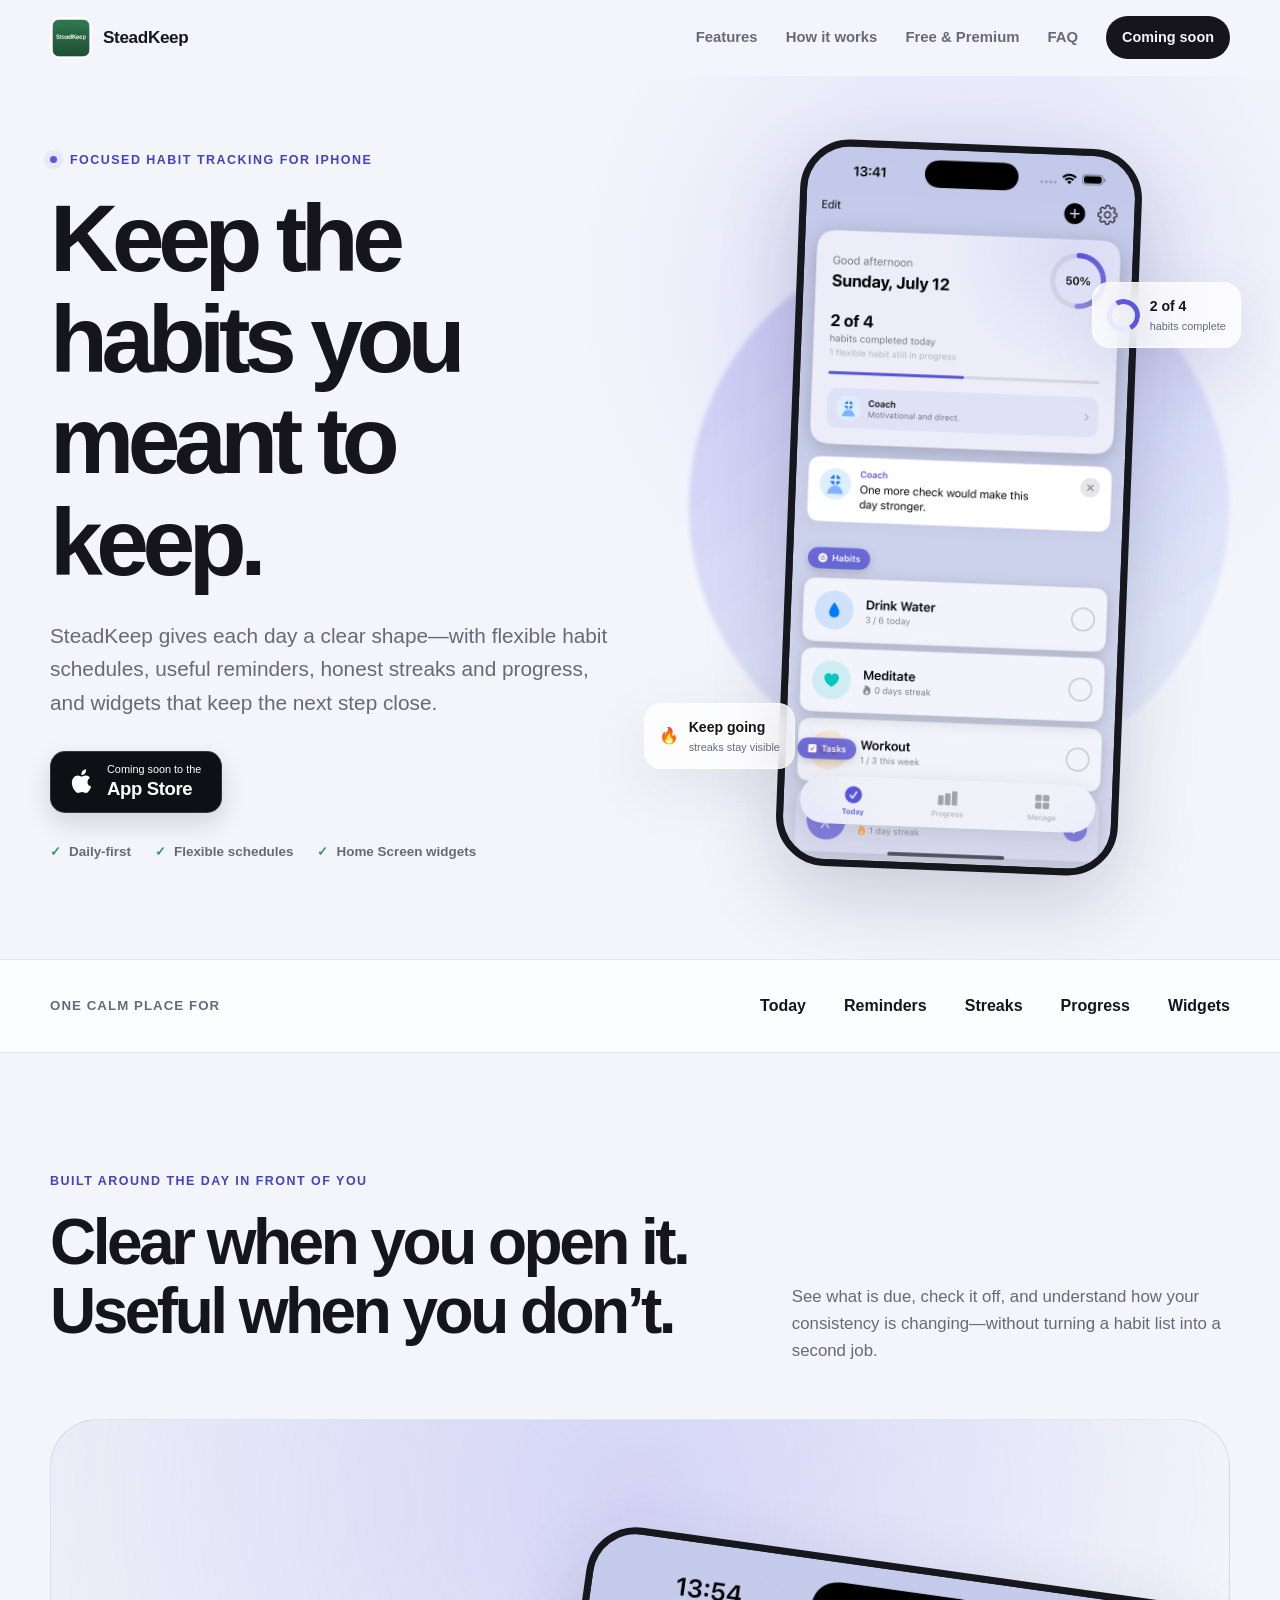
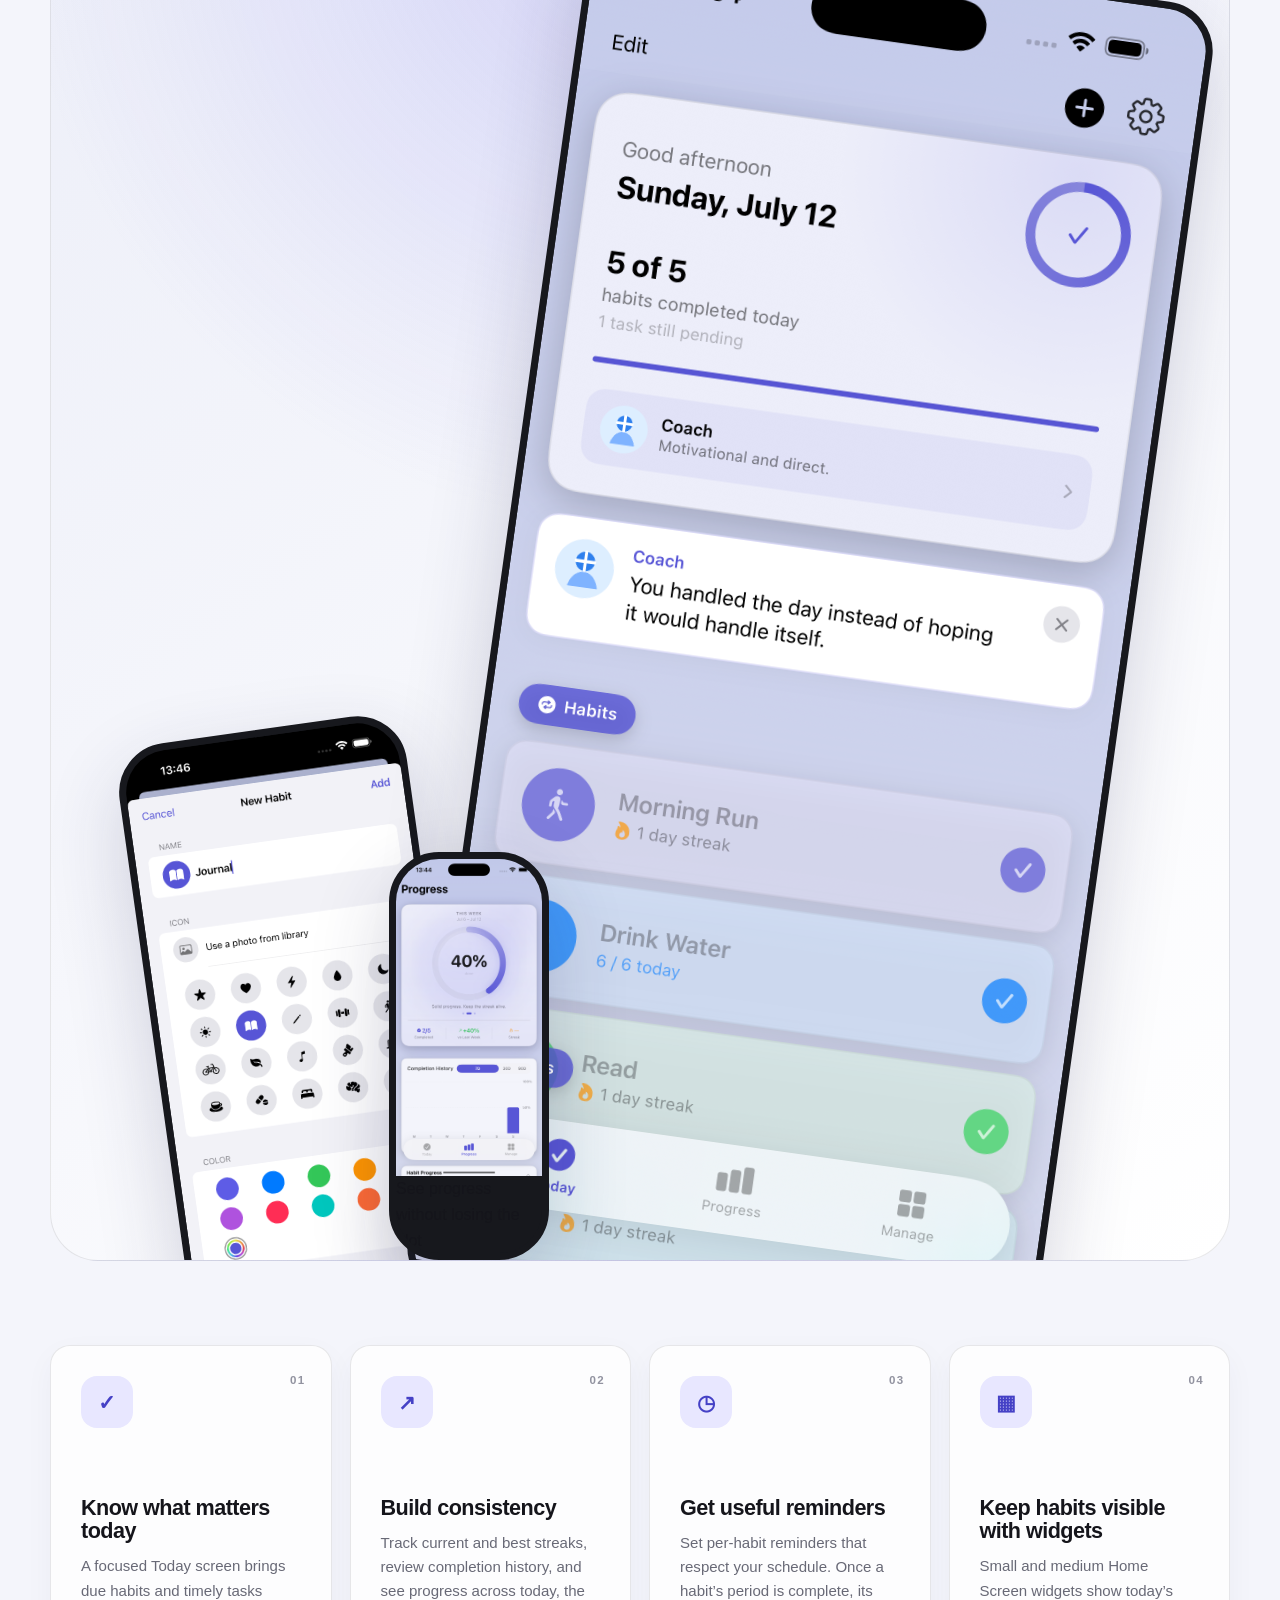
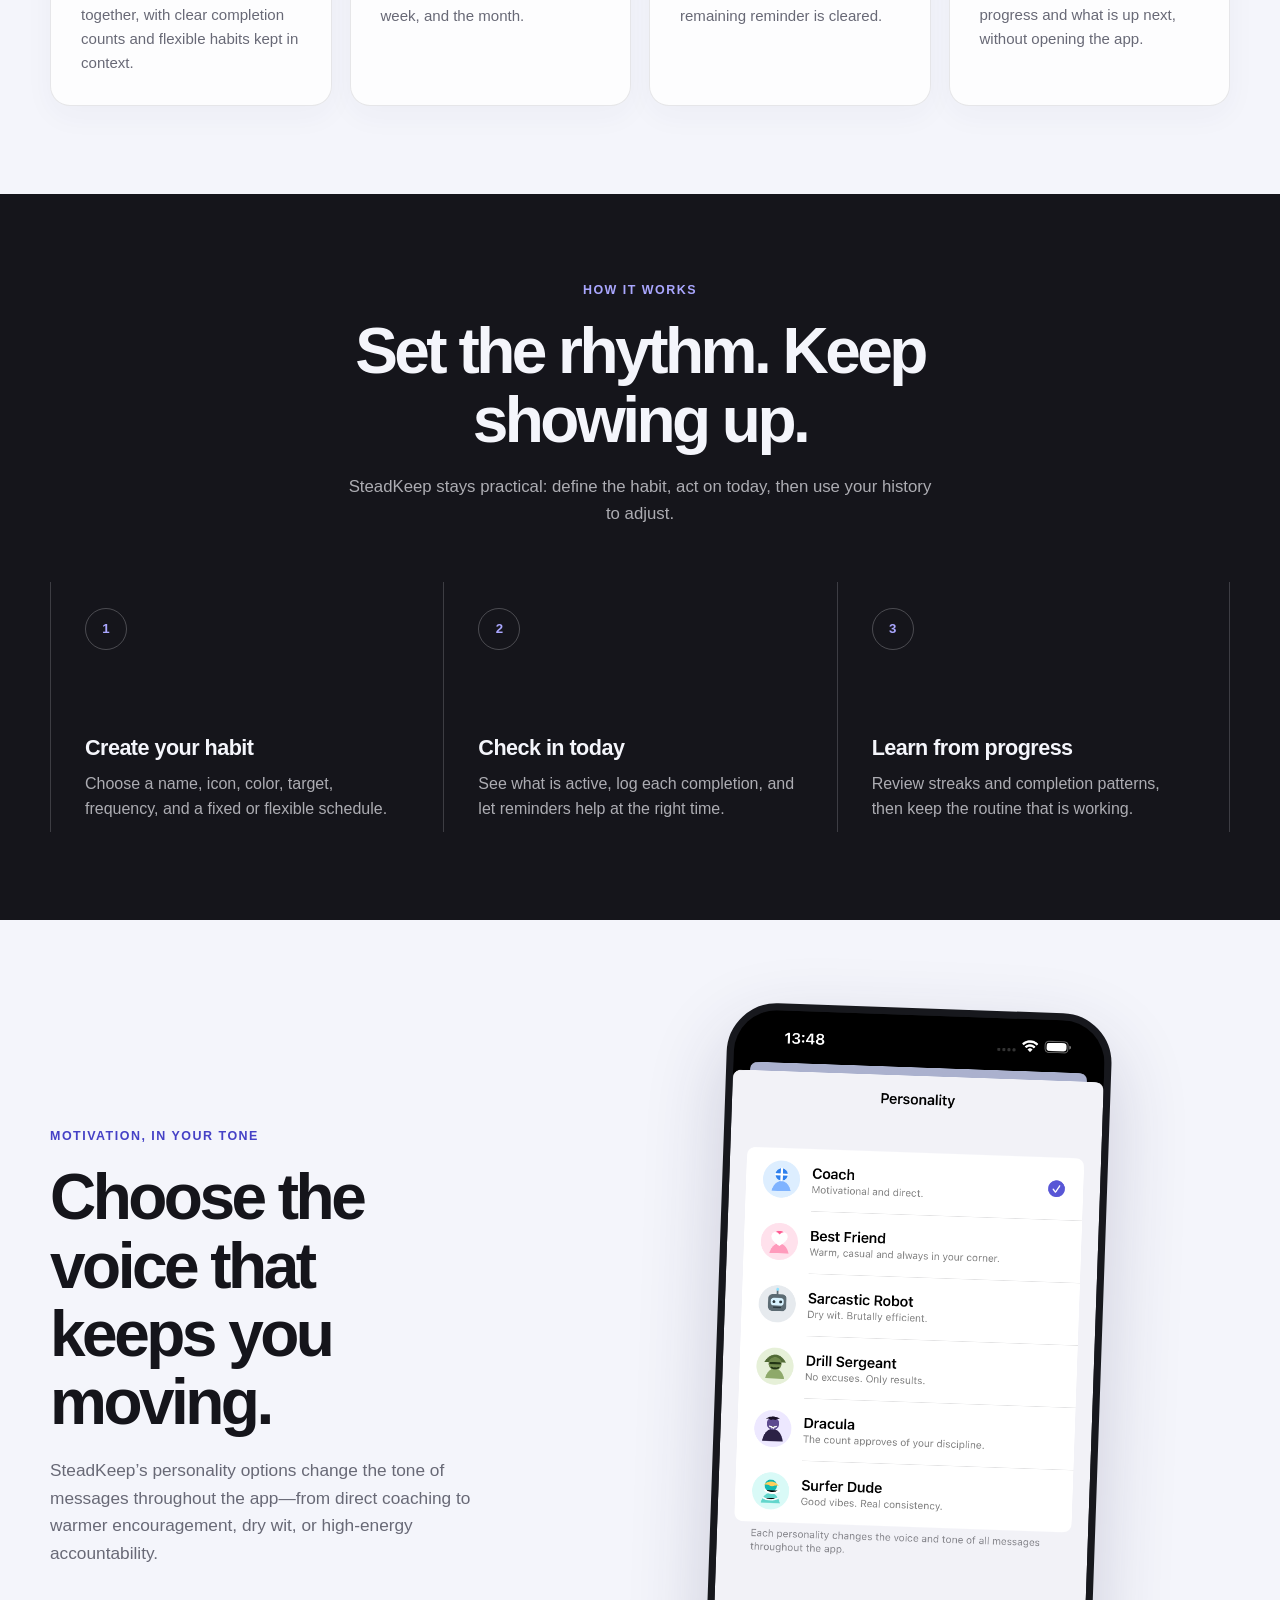
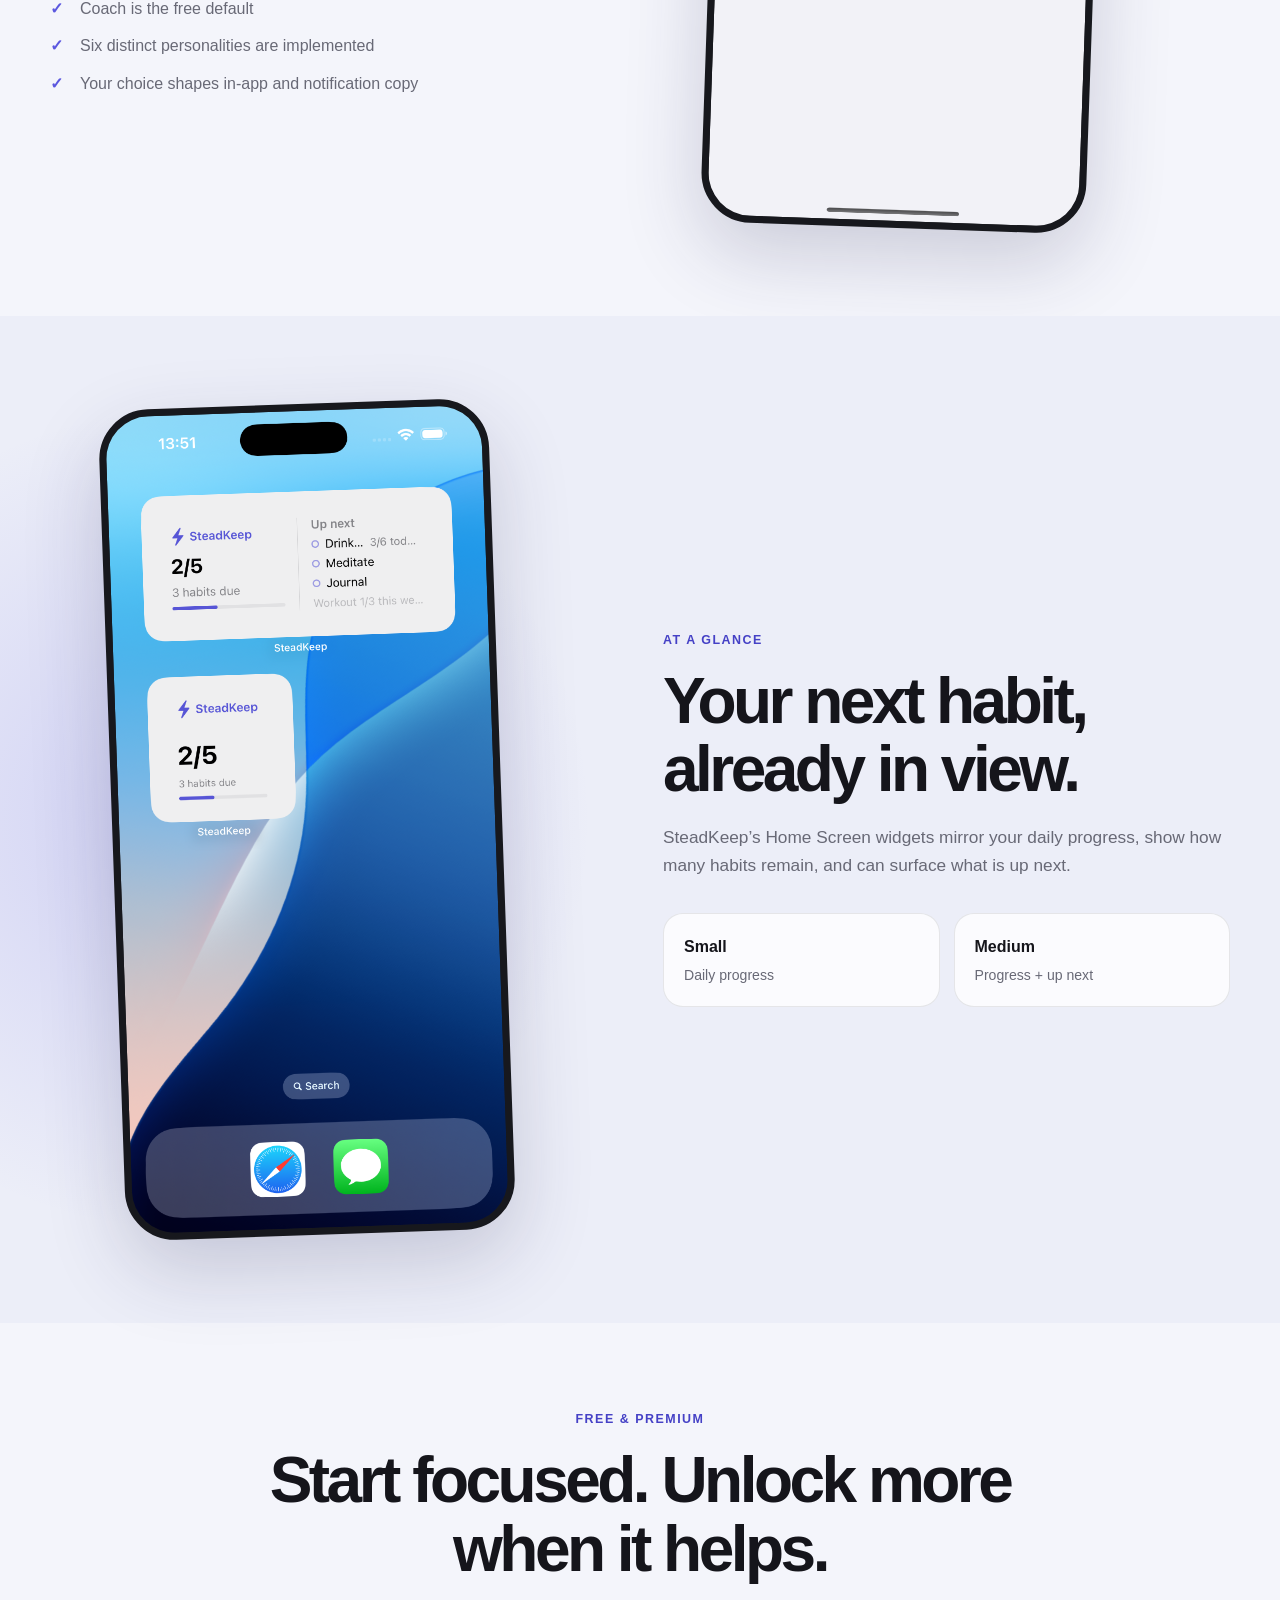
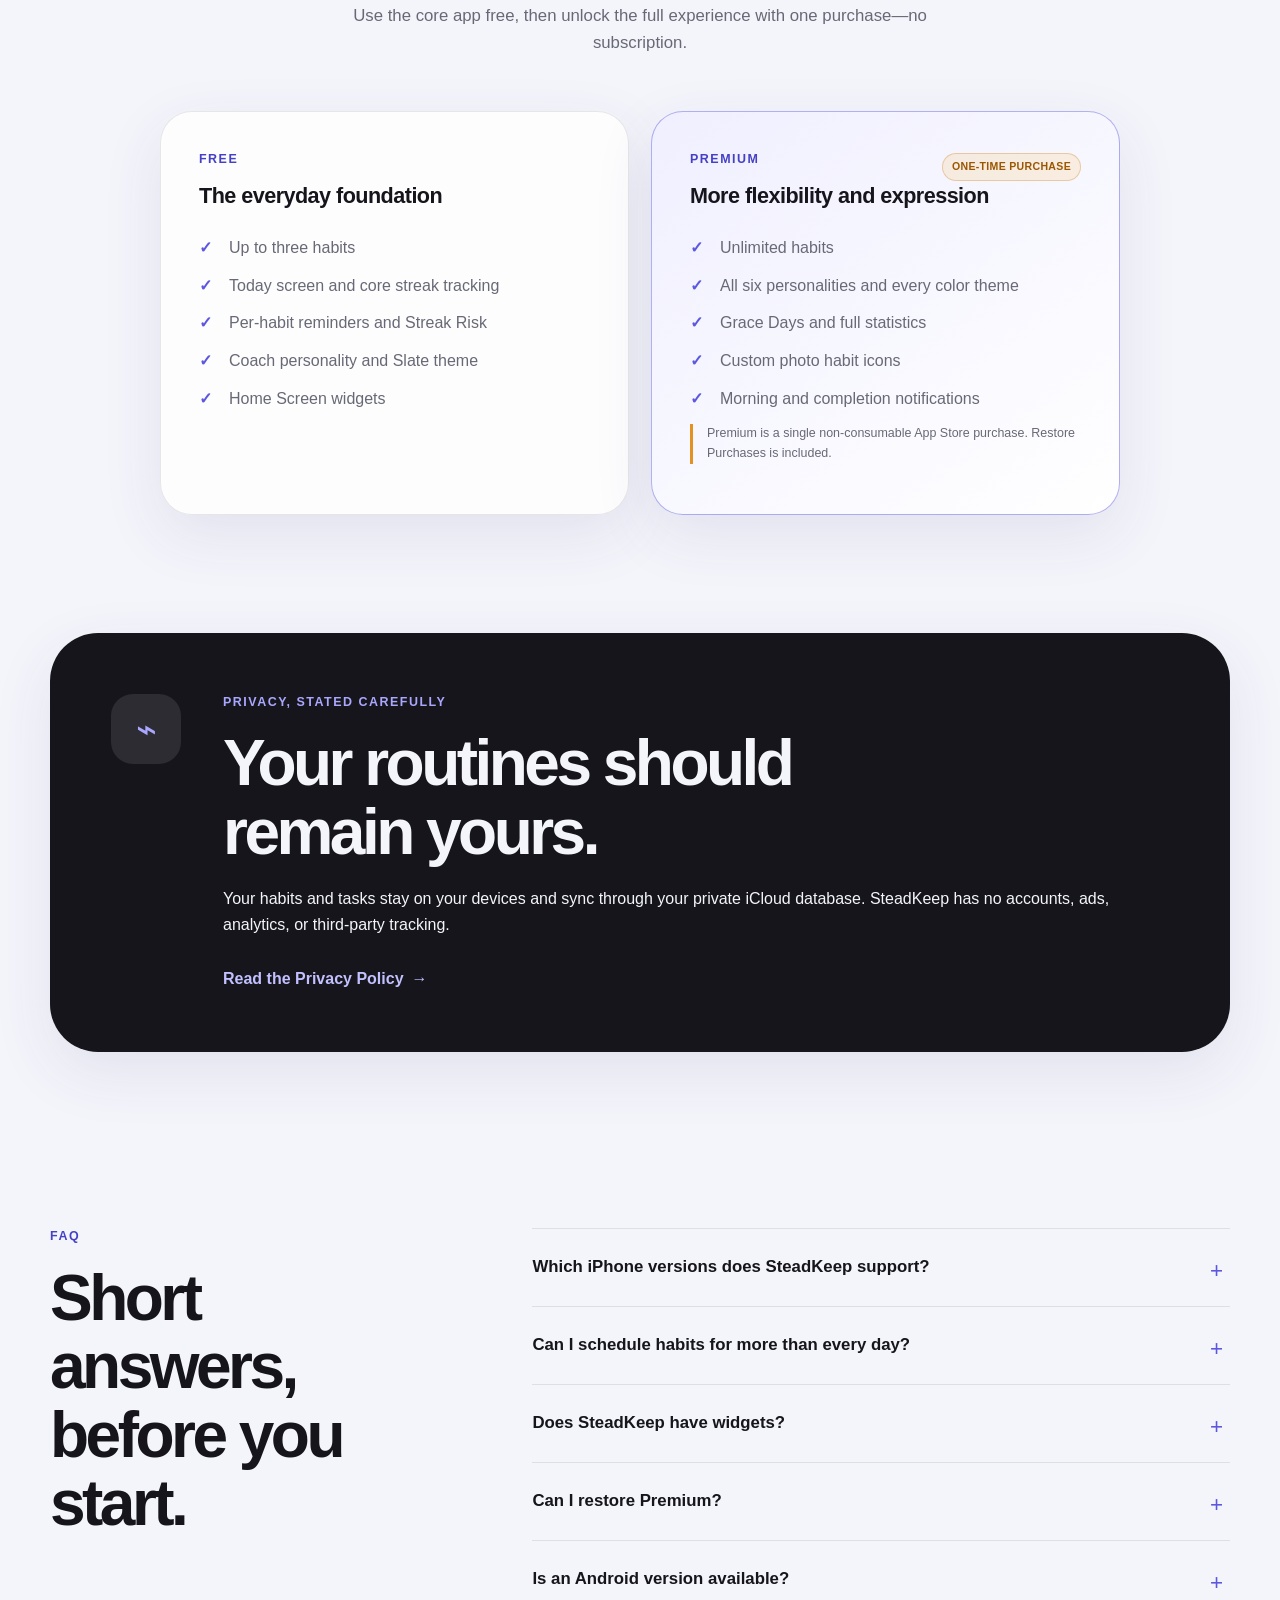
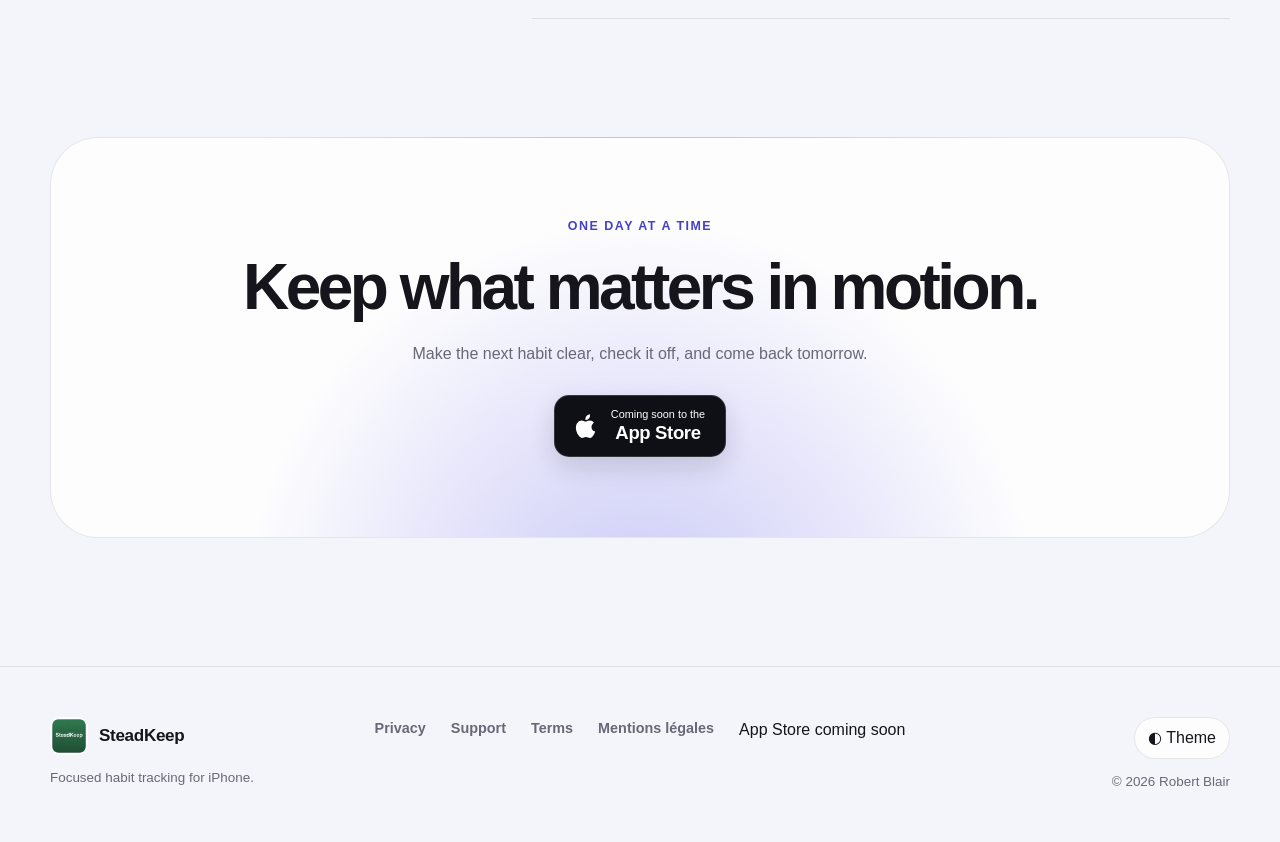
==== commit 98316d1d: "Publish final release website content" ====
--- a/index.html
+++ b/index.html
@@ -10,30 +10,23 @@
   <meta property="og:type" content="website">
   <meta property="og:title" content="SteadKeep — Keep the habits you meant to keep">
   <meta property="og:description" content="Focused habit tracking, reminders, streaks, progress, and widgets for iPhone.">
-  <meta property="og:image" content="assets/social/og-image-placeholder.svg">
-  <meta property="og:image:alt" content="Placeholder social sharing image for SteadKeep">
+  <meta property="og:image" content="https://steadkeep.app/assets/icons/app-icon.png">
+  <meta property="og:image:alt" content="SteadKeep app icon">
   <meta property="og:site_name" content="SteadKeep">
   <meta name="twitter:card" content="summary_large_image">
-  <link rel="icon" href="assets/icons/favicon-placeholder.svg" type="image/svg+xml">
-  <link rel="apple-touch-icon" href="assets/icons/apple-touch-icon-placeholder.svg">
+  <link rel="canonical" href="https://steadkeep.app/">
+  <link rel="icon" href="assets/icons/app-icon.png" type="image/png">
+  <link rel="apple-touch-icon" href="assets/icons/app-icon.png">
   <link rel="stylesheet" href="css/styles.css">
   <script src="js/main.js" defer></script>
 </head>
 <body>
-  <!--
-    EDITABLE URL:
-    Replace every https://apps.apple.com/app/id0000000000 occurrence before publishing.
-
-    EDITABLE PRODUCT COPY:
-    Homepage marketing copy begins in <main> and ends immediately before <footer>.
-    Keep all claims aligned with the released app and the verification checklist in README.md.
-  -->
   <a class="skip-link" href="#main-content">Skip to main content</a>
 
   <header class="site-header" data-site-header>
     <div class="container header-inner">
       <a class="brand" href="index.html" aria-label="SteadKeep home">
-        <img src="assets/icons/app-icon-placeholder.svg" width="42" height="42" alt="">
+        <img src="assets/icons/app-icon.png" width="42" height="42" alt="">
         <span>SteadKeep</span>
       </a>
 
@@ -48,9 +41,7 @@
         <a href="#how-it-works">How it works</a>
         <a href="#plans">Free &amp; Premium</a>
         <a href="#faq">FAQ</a>
-        <a class="button button-small" href="https://apps.apple.com/app/id0000000000" data-placeholder-link rel="noopener">
-          App Store <span class="placeholder-tag">URL placeholder</span>
-        </a>
+        <span class="button button-small" aria-label="SteadKeep is coming soon to the App Store">Coming soon</span>
       </nav>
     </div>
   </header>
@@ -63,11 +54,10 @@
           <h1>Keep the habits you meant to keep.</h1>
           <p class="hero-lede">SteadKeep gives each day a clear shape—with flexible habit schedules, useful reminders, honest streaks and progress, and widgets that keep the next step close.</p>
           <div class="hero-actions">
-            <a class="app-store-button" href="https://apps.apple.com/app/id0000000000" data-placeholder-link rel="noopener" aria-label="Download SteadKeep on the App Store. Placeholder link; replace before publishing.">
+            <span class="app-store-button" aria-label="SteadKeep is coming soon to the App Store">
               <svg aria-hidden="true" viewBox="0 0 24 24"><path d="M16.7 12.9c0-2.4 2-3.6 2.1-3.7a4.5 4.5 0 0 0-3.5-1.9c-1.5-.2-2.9.9-3.7.9-.8 0-2-.9-3.3-.9a4.9 4.9 0 0 0-4.1 2.5c-1.8 3-.5 7.5 1.2 10 .9 1.2 1.9 2.5 3.2 2.4 1.3-.1 1.8-.8 3.4-.8 1.5 0 2 .8 3.4.8 1.4 0 2.3-1.2 3.1-2.5a10.7 10.7 0 0 0 1.4-2.9 4.2 4.2 0 0 1-3.2-3.9ZM14.3 5.8A4.2 4.2 0 0 0 15.4 2a4.3 4.3 0 0 0-2.8 1.3 4 4 0 0 0-1.1 3.6 3.6 3.6 0 0 0 2.8-1.1Z"/></svg>
-              <span><small>Download on the</small>App Store</span>
-            </a>
-            <span class="publish-note">Placeholder App Store URL</span>
+              <span><small>Coming soon to the</small>App Store</span>
+            </span>
           </div>
           <ul class="hero-facts" aria-label="Product highlights">
             <li>Daily-first</li>
@@ -233,7 +223,7 @@
         <div class="section-heading centered-heading">
           <p class="eyebrow">Free &amp; Premium</p>
           <h2>Start focused. Unlock more when it helps.</h2>
-          <p>No exact price is shown here. Confirm the final Premium offer and feature matrix before publishing.</p>
+          <p>Use the core app free, then unlock the full experience with one purchase—no subscription.</p>
         </div>
         <div class="plan-grid">
           <article class="plan-card">
@@ -250,17 +240,17 @@
           <article class="plan-card plan-card-premium">
             <div class="plan-topline">
               <p class="plan-kicker">Premium</p>
-              <span class="verify-badge">Verify exact features</span>
+              <span class="verify-badge">One-time purchase</span>
             </div>
             <h3>More flexibility and expression</h3>
             <ul class="check-list">
               <li>Unlimited habits</li>
-              <li>Additional themes and personalities</li>
-              <li>Grace Days and expanded progress views</li>
+              <li>All six personalities and every color theme</li>
+              <li>Grace Days and full statistics</li>
               <li>Custom photo habit icons</li>
               <li>Morning and completion notifications</li>
             </ul>
-            <p class="legal-note">[PLACEHOLDER: confirm this list against the final App Store product configuration before launch.]</p>
+            <p class="legal-note">Premium is a single non-consumable App Store purchase. Restore Purchases is included.</p>
           </article>
         </div>
       </div>
@@ -272,8 +262,8 @@
         <div>
           <p class="eyebrow">Privacy, stated carefully</p>
           <h2>Your routines should remain yours.</h2>
-          <p class="privacy-placeholder">[PLACEHOLDER — VERIFY BEFORE PUBLISHING] Draft direction: explain local app storage, private iCloud sync, notification handling, purchase processing, analytics status, and any data shared with Apple. Do not publish this claim until the Privacy Policy and App Store privacy answers have been reviewed together.</p>
-          <a class="text-link" href="privacy.html">Read the privacy draft <span aria-hidden="true">→</span></a>
+          <p>Your habits and tasks stay on your devices and sync through your private iCloud database. SteadKeep has no accounts, ads, analytics, or third-party tracking.</p>
+          <a class="text-link" href="privacy.html">Read the Privacy Policy <span aria-hidden="true">→</span></a>
         </div>
       </div>
     </section>
@@ -287,7 +277,7 @@
         <div class="faq-list">
           <details>
             <summary>Which iPhone versions does SteadKeep support?</summary>
-            <p>The current app project targets iOS 17 and later. Confirm the final App Store compatibility before publishing.</p>
+            <p>SteadKeep supports iPhone devices running iOS 17 or later.</p>
           </details>
           <details>
             <summary>Can I schedule habits for more than every day?</summary>
@@ -315,11 +305,10 @@
         <h2>Keep what matters in motion.</h2>
         <p>Make the next habit clear, check it off, and come back tomorrow.</p>
         <div class="hero-actions centered-actions">
-          <a class="app-store-button" href="https://apps.apple.com/app/id0000000000" data-placeholder-link rel="noopener" aria-label="Download SteadKeep on the App Store. Placeholder link; replace before publishing.">
+          <span class="app-store-button" aria-label="SteadKeep is coming soon to the App Store">
             <svg aria-hidden="true" viewBox="0 0 24 24"><path d="M16.7 12.9c0-2.4 2-3.6 2.1-3.7a4.5 4.5 0 0 0-3.5-1.9c-1.5-.2-2.9.9-3.7.9-.8 0-2-.9-3.3-.9a4.9 4.9 0 0 0-4.1 2.5c-1.8 3-.5 7.5 1.2 10 .9 1.2 1.9 2.5 3.2 2.4 1.3-.1 1.8-.8 3.4-.8 1.5 0 2 .8 3.4.8 1.4 0 2.3-1.2 3.1-2.5a10.7 10.7 0 0 0 1.4-2.9 4.2 4.2 0 0 1-3.2-3.9ZM14.3 5.8A4.2 4.2 0 0 0 15.4 2a4.3 4.3 0 0 0-2.8 1.3 4 4 0 0 0-1.1 3.6 3.6 3.6 0 0 0 2.8-1.1Z"/></svg>
-            <span><small>Download on the</small>App Store</span>
-          </a>
-          <span class="publish-note">Placeholder App Store URL</span>
+            <span><small>Coming soon to the</small>App Store</span>
+          </span>
         </div>
       </div>
     </section>
@@ -329,7 +318,7 @@
     <div class="container footer-grid">
       <div>
         <a class="brand footer-brand" href="index.html" aria-label="SteadKeep home">
-          <img src="assets/icons/app-icon-placeholder.svg" width="38" height="38" alt="">
+          <img src="assets/icons/app-icon.png" width="38" height="38" alt="">
           <span>SteadKeep</span>
         </a>
         <p>Focused habit tracking for iPhone.</p>
@@ -338,13 +327,14 @@
         <a href="privacy.html">Privacy</a>
         <a href="support.html">Support</a>
         <a href="terms.html">Terms</a>
-        <a href="https://apps.apple.com/app/id0000000000" data-placeholder-link rel="noopener">App Store <span class="sr-only">(placeholder URL)</span></a>
+        <a href="mentions-legales.html">Mentions légales</a>
+        <span>App Store coming soon</span>
       </nav>
       <div class="footer-meta">
         <button class="theme-toggle" type="button" data-theme-toggle aria-label="Switch color theme">
           <span aria-hidden="true">◐</span> Theme
         </button>
-        <p>© <span data-current-year>2026</span> <span class="placeholder-inline">[LEGAL NAME]</span></p>
+        <p>© <span data-current-year>2026</span> Robert Blair</p>
       </div>
     </div>
   </footer>
--- a/css/styles.css
+++ b/css/styles.css
@@ -1,12 +1,9 @@
-/* ==========================================================================
-   STEADKEEP EDITABLE DESIGN TOKENS
-   Replace the marked final-color values here before publishing.
-   ========================================================================== */
+/* SteadKeep design tokens */
 :root {
   color-scheme: light dark;
-  --color-accent: #5b57df; /* PLACEHOLDER FINAL COLOR */
-  --color-accent-strong: #4541c6; /* PLACEHOLDER FINAL COLOR */
-  --color-accent-soft: #e8e7ff; /* PLACEHOLDER FINAL COLOR */
+  --color-accent: #5b57df;
+  --color-accent-strong: #4541c6;
+  --color-accent-soft: #e8e7ff;
   --color-success: #2f9b67;
   --color-ink: #15151b;
   --color-muted: #686976;
@@ -235,9 +232,7 @@
   font-size: 0.9rem;
 }
 
-.placeholder-tag,
-.verify-badge,
-.publish-note {
+.verify-badge {
   border: 1px solid rgba(194, 110, 0, 0.28);
   border-radius: 999px;
   background: rgba(255, 166, 0, 0.12);
@@ -249,18 +244,7 @@
   text-transform: uppercase;
 }
 
-.placeholder-tag {
-  padding: 4px 6px;
-}
-
-.publish-note {
-  display: inline-block;
-  padding: 7px 10px;
-}
-
-[data-theme="dark"] .placeholder-tag,
-[data-theme="dark"] .verify-badge,
-[data-theme="dark"] .publish-note {
+[data-theme="dark"] .verify-badge {
   color: #ffc46d;
 }
 
@@ -839,8 +823,7 @@
   padding: 7px 9px;
 }
 
-.legal-note,
-.privacy-placeholder {
+.legal-note {
   border-left: 3px solid #e29122;
   padding-left: 14px;
   color: var(--color-muted);
@@ -869,11 +852,6 @@
 
 .privacy-card h2 {
   max-width: 760px;
-}
-
-.privacy-card .privacy-placeholder {
-  max-width: 780px;
-  color: color-mix(in srgb, var(--color-canvas) 72%, transparent);
 }
 
 .privacy-mark {
@@ -1019,11 +997,6 @@
   cursor: pointer;
 }
 
-.placeholder-inline {
-  color: #b36400;
-  font-weight: 700;
-}
-
 /* Legal and support pages */
 .page-hero {
   padding: 82px 0 46px;
@@ -1043,7 +1016,7 @@
   font-size: 1.15rem;
 }
 
-.draft-banner {
+.effective-date-banner {
   padding: 18px 20px;
   margin: 0 0 46px;
   border: 1px solid rgba(208, 127, 19, 0.3);
@@ -1052,7 +1025,7 @@
   color: var(--color-ink);
 }
 
-.draft-banner strong {
+.effective-date-banner strong {
   display: block;
   margin-bottom: 4px;
 }
@@ -1122,14 +1095,6 @@
   border-radius: 5px;
   background: var(--color-accent-soft);
   color: var(--color-ink);
-}
-
-.placeholder-block {
-  padding: 18px;
-  border: 1px dashed #d08013;
-  border-radius: var(--radius-sm);
-  background: rgba(255, 166, 0, 0.07);
-  color: var(--color-ink) !important;
 }
 
 .support-cards {
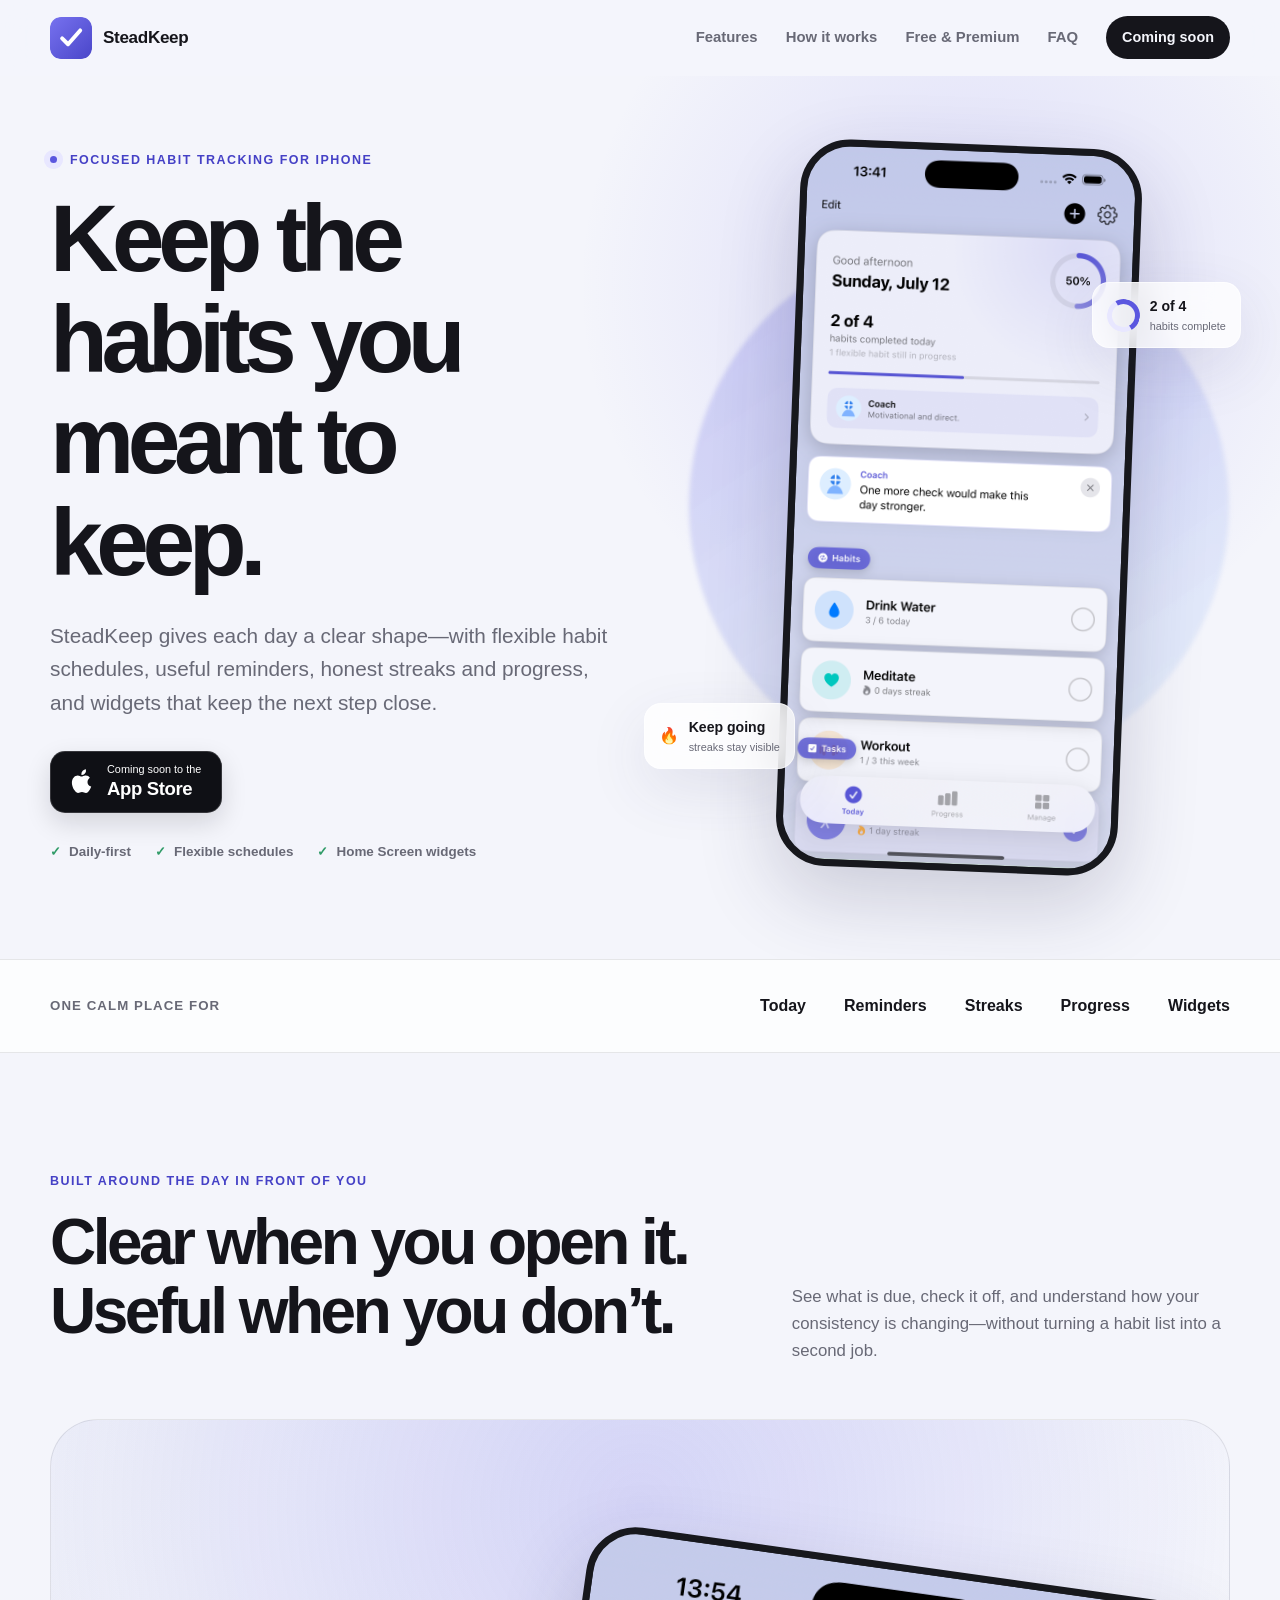
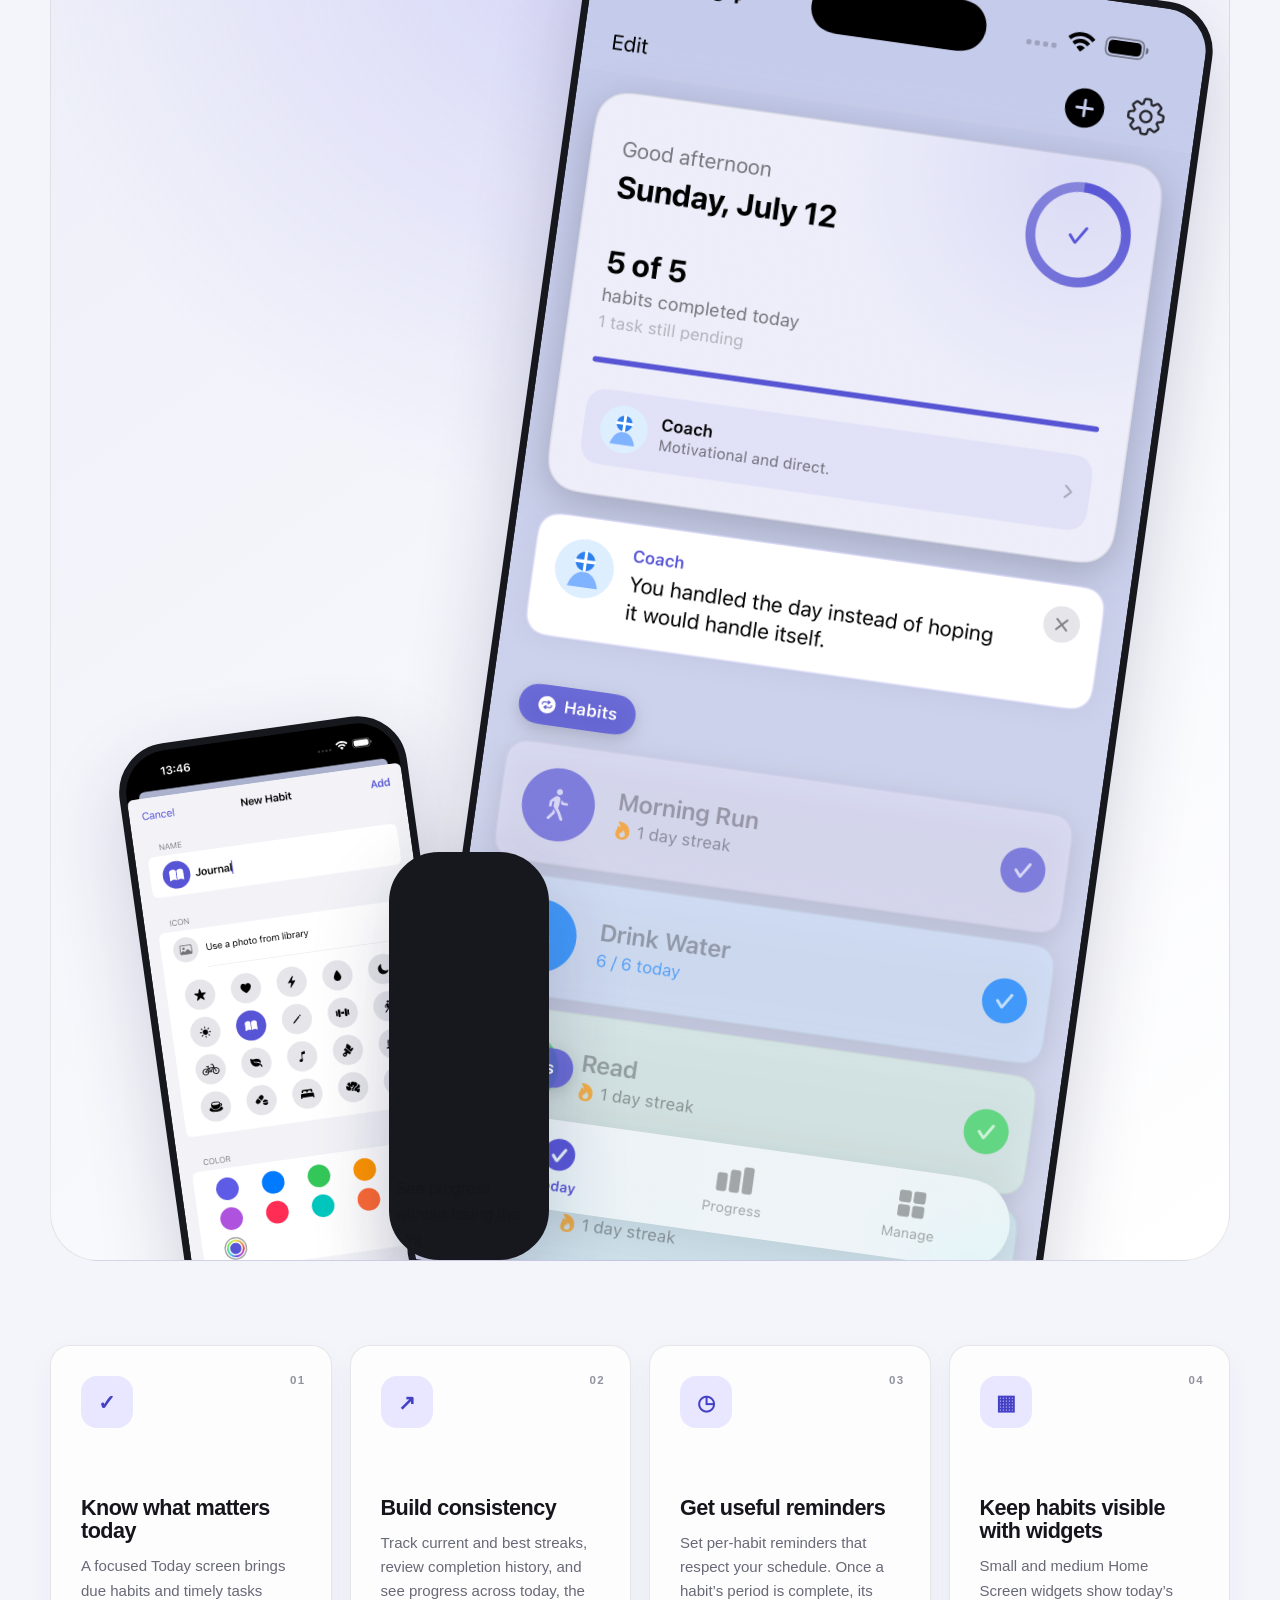
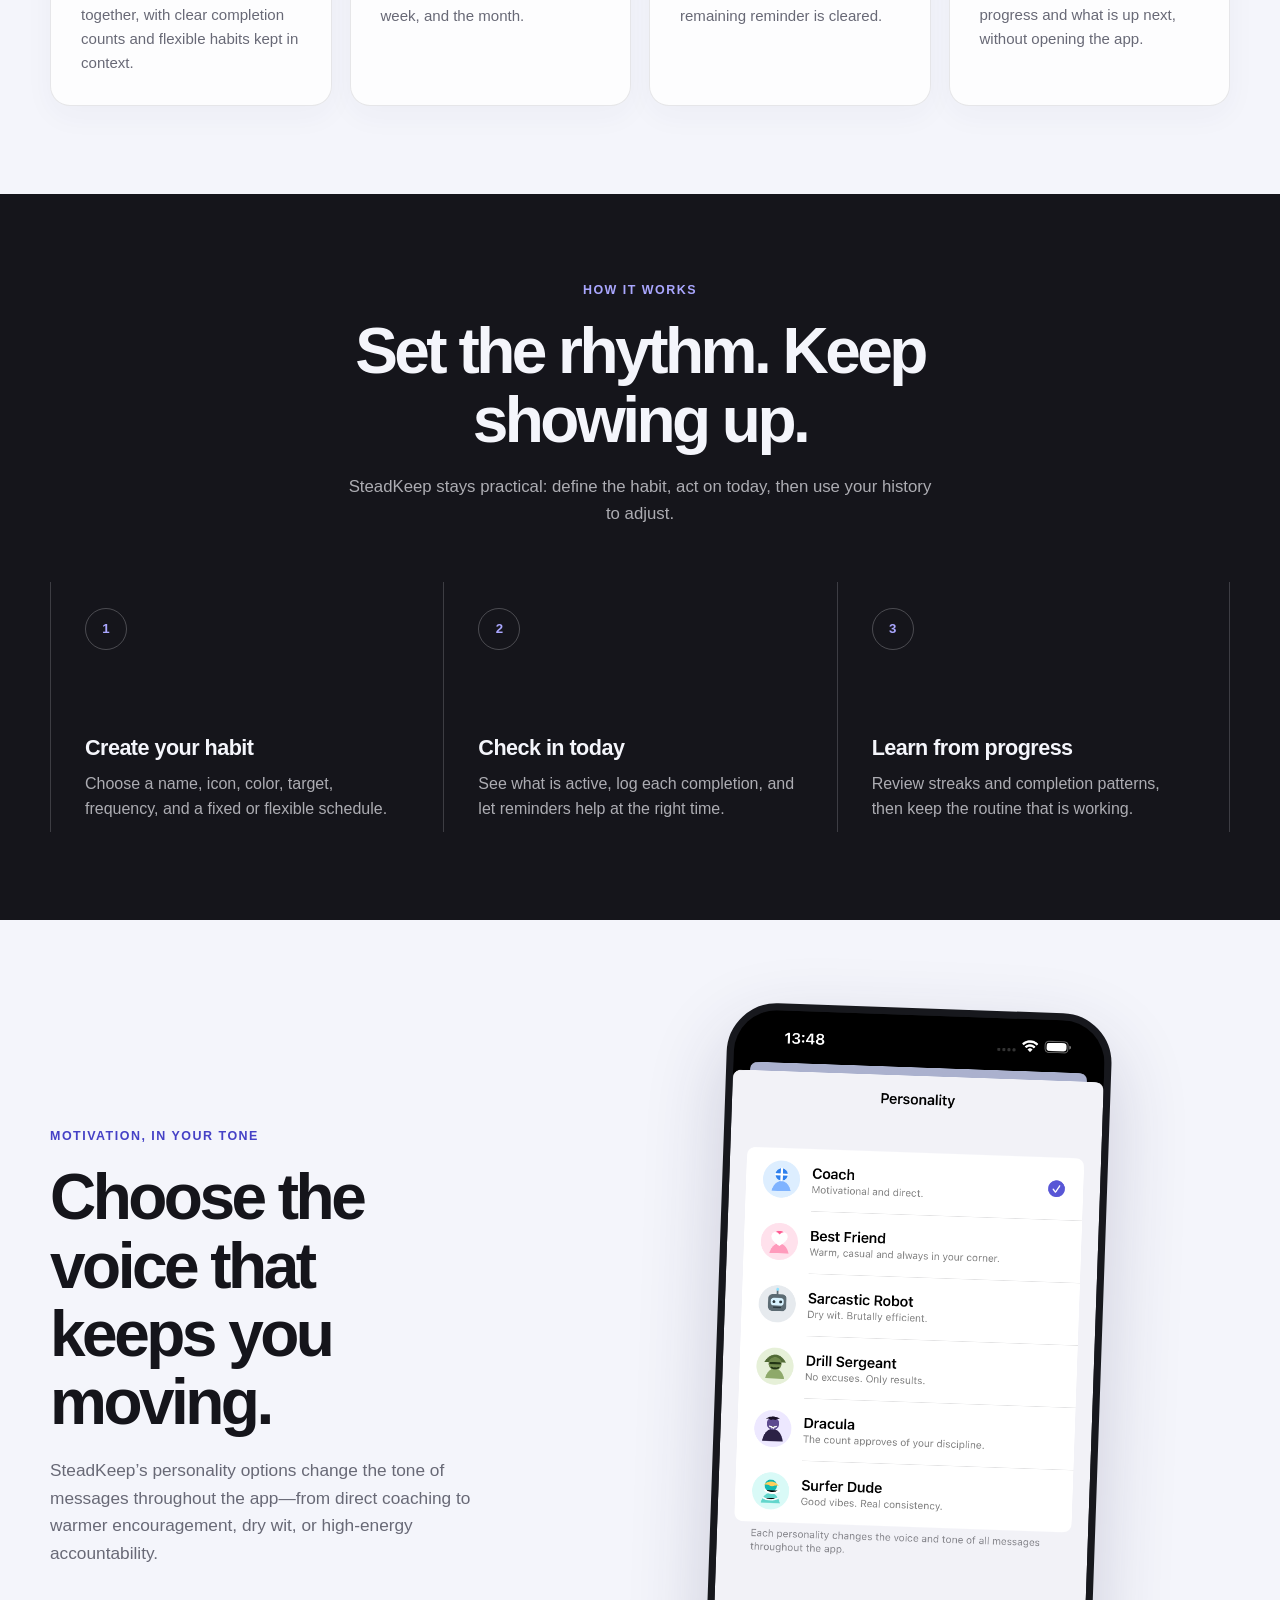
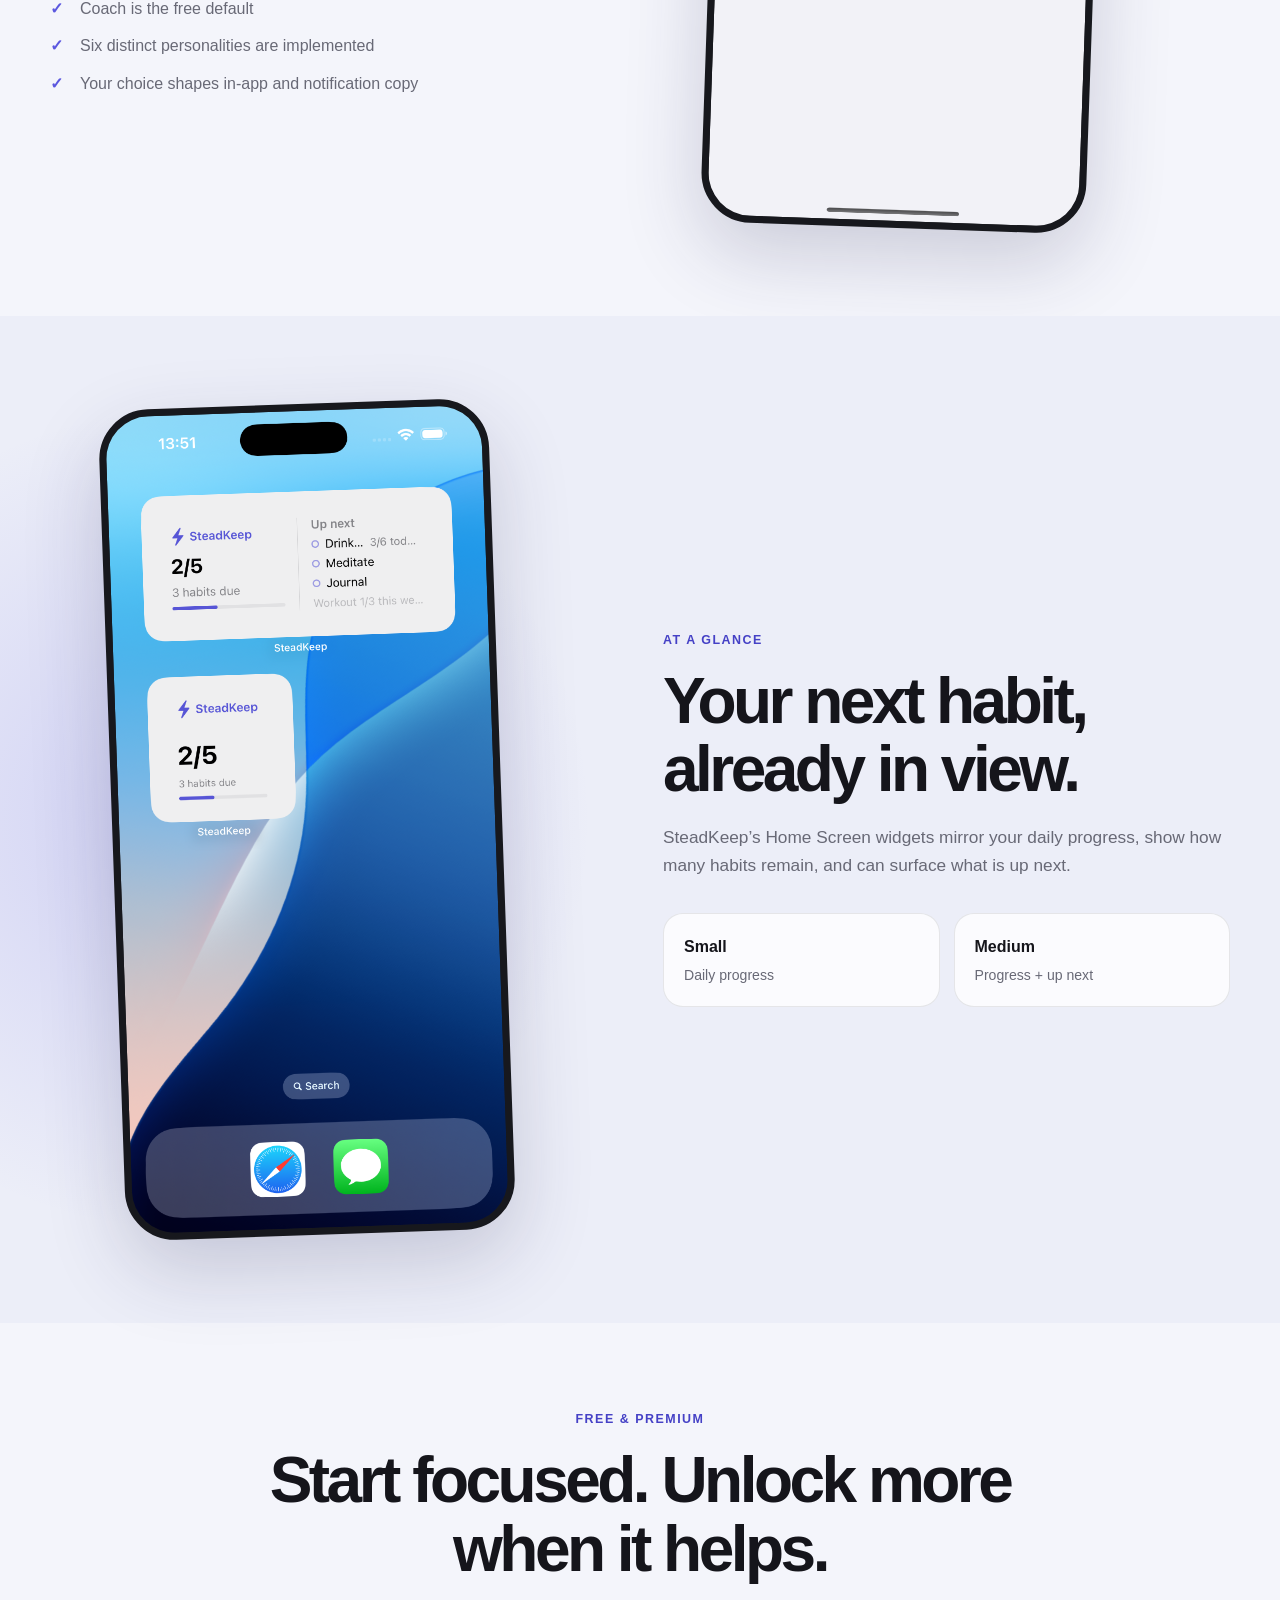
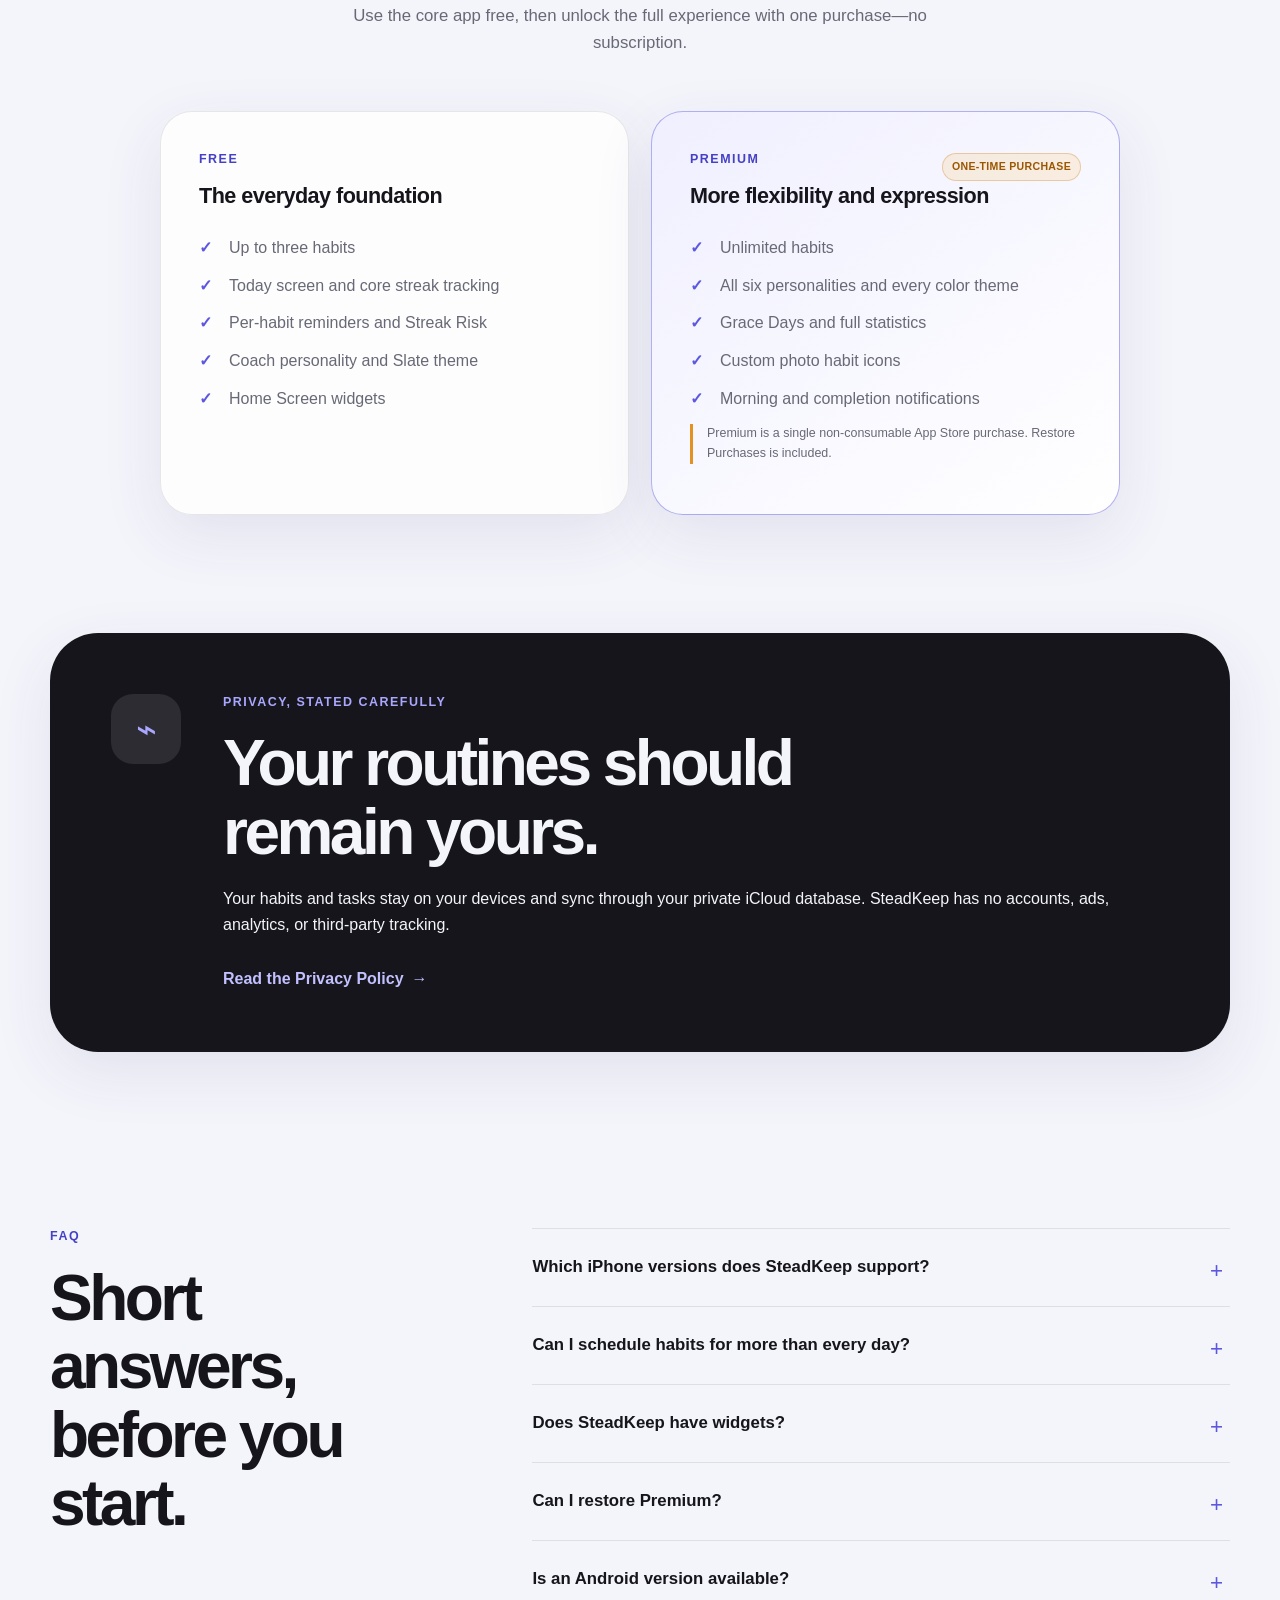
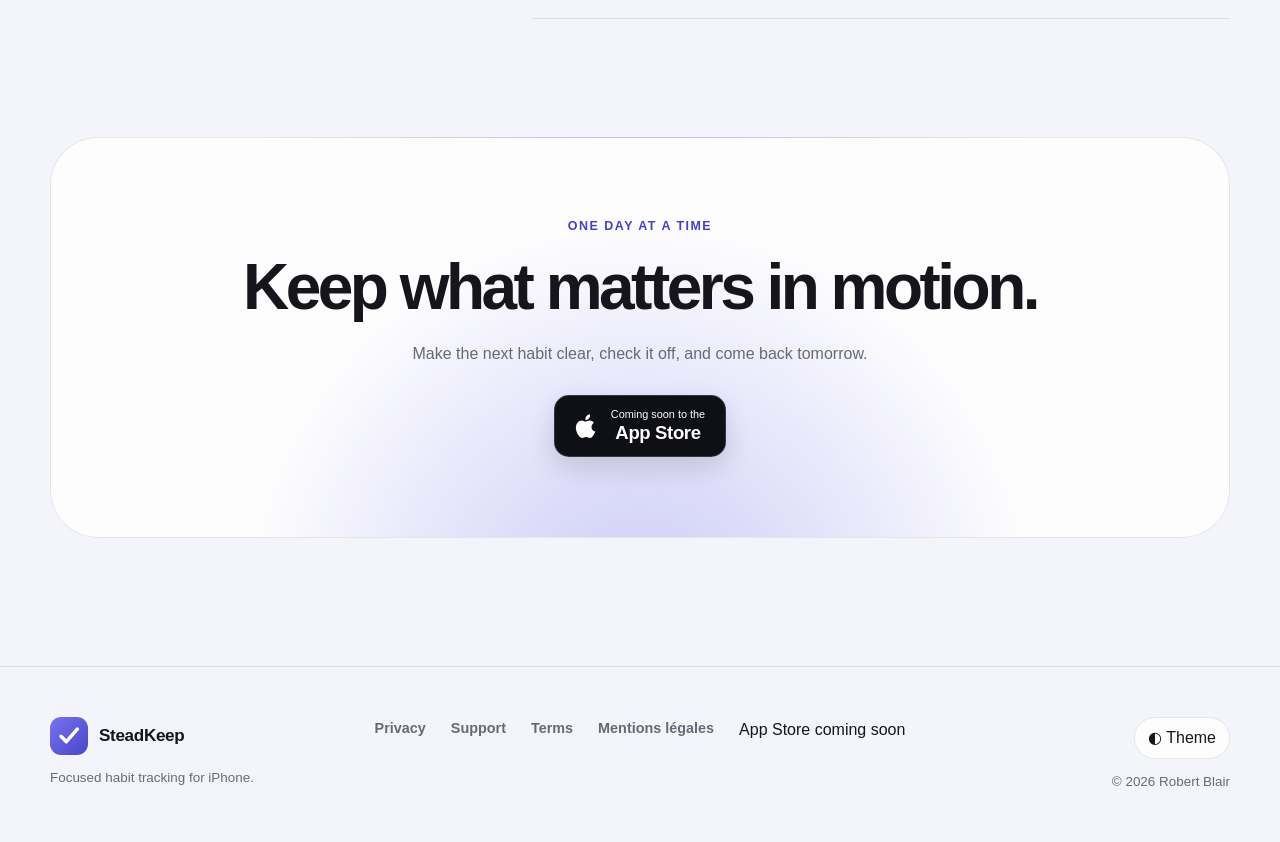
==== commit 11c8301c: "Restore interim website brand artwork" ====
--- a/index.html
+++ b/index.html
@@ -10,13 +10,13 @@
   <meta property="og:type" content="website">
   <meta property="og:title" content="SteadKeep — Keep the habits you meant to keep">
   <meta property="og:description" content="Focused habit tracking, reminders, streaks, progress, and widgets for iPhone.">
-  <meta property="og:image" content="https://steadkeep.app/assets/icons/app-icon.png">
-  <meta property="og:image:alt" content="SteadKeep app icon">
+  <meta property="og:image" content="https://steadkeep.app/assets/social/social-card.svg">
+  <meta property="og:image:alt" content="SteadKeep brand preview">
   <meta property="og:site_name" content="SteadKeep">
   <meta name="twitter:card" content="summary_large_image">
   <link rel="canonical" href="https://steadkeep.app/">
-  <link rel="icon" href="assets/icons/app-icon.png" type="image/png">
-  <link rel="apple-touch-icon" href="assets/icons/app-icon.png">
+  <link rel="icon" href="assets/icons/favicon.svg" type="image/svg+xml">
+  <link rel="apple-touch-icon" href="assets/icons/apple-touch-icon.svg">
   <link rel="stylesheet" href="css/styles.css">
   <script src="js/main.js" defer></script>
 </head>
@@ -26,7 +26,7 @@
   <header class="site-header" data-site-header>
     <div class="container header-inner">
       <a class="brand" href="index.html" aria-label="SteadKeep home">
-        <img src="assets/icons/app-icon.png" width="42" height="42" alt="">
+        <img src="assets/icons/brand-mark.svg" width="42" height="42" alt="">
         <span>SteadKeep</span>
       </a>
 
@@ -318,7 +318,7 @@
     <div class="container footer-grid">
       <div>
         <a class="brand footer-brand" href="index.html" aria-label="SteadKeep home">
-          <img src="assets/icons/app-icon.png" width="38" height="38" alt="">
+          <img src="assets/icons/brand-mark.svg" width="38" height="38" alt="">
           <span>SteadKeep</span>
         </a>
         <p>Focused habit tracking for iPhone.</p>
